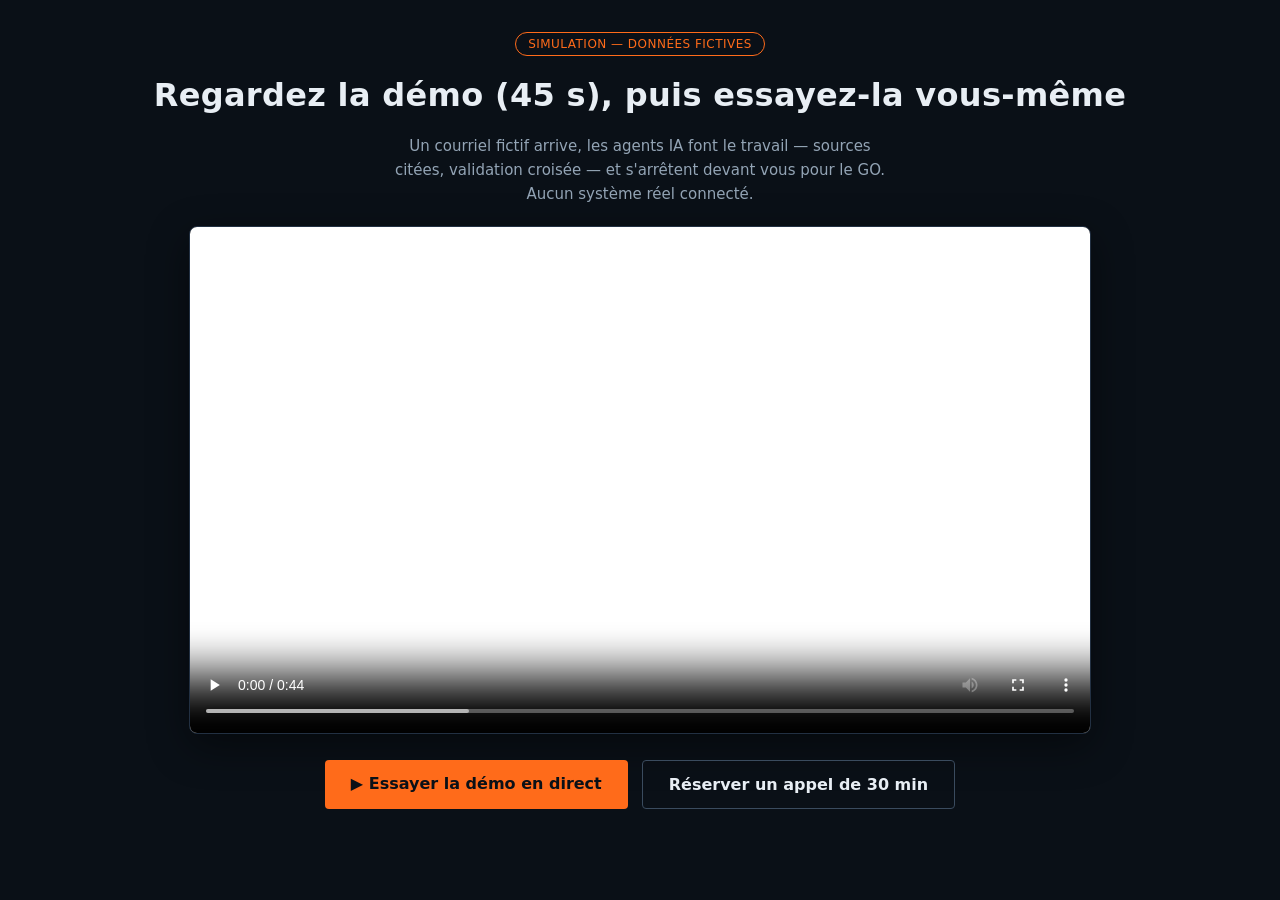
==== demo/index.html @ 30eb77d1 "Démo : vidéo de présentation (45 s) sur /demo et /en/demo, page d'accueil vidéo+CTA au lieu de redir" ====
<!doctype html>
<html lang="fr">
<head>
<meta charset="utf-8">
<meta name="viewport" content="width=device-width, initial-scale=1">
<title>Démo (60 s) — Ino-Vita AI</title>
<meta name="robots" content="noindex, follow">
<link rel="canonical" href="https://ino-vita.ai/#console">
<meta name="description" content="Simulation interactive de 60 secondes : un courriel fictif arrive, les agents IA font le travail — et s'arrêtent devant vous pour le GO. Regardez, puis essayez.">
<meta property="og:title" content="Démo (60 s) — Ino-Vita AI">
<meta property="og:description" content="Simulation interactive de 60 secondes : un courriel fictif arrive, les agents IA font le travail — et s'arrêtent devant vous pour le GO. Regardez, puis essayez.">
<meta property="og:type" content="website">
<meta property="og:image" content="https://ino-vita.ai/og-image.png">
<meta property="og:image:width" content="1200">
<meta property="og:image:height" content="630">
<meta property="og:url" content="https://ino-vita.ai/demo/">
<meta name="twitter:card" content="summary_large_image">
<meta name="twitter:title" content="Démo (60 s) — Ino-Vita AI">
<meta name="twitter:description" content="Simulation interactive de 60 secondes : un courriel fictif arrive, les agents IA font le travail — et s'arrêtent devant vous pour le GO.">
<meta name="twitter:image" content="https://ino-vita.ai/og-image.png">
<link rel="icon" href="/favicon.svg" type="image/svg+xml">
<style>
  :root{ color-scheme:dark; }
  html,body{ margin:0; min-height:100%; background:#0a1017; color:#e8eef4;
    font-family:ui-sans-serif,system-ui,-apple-system,"Segoe UI",Roboto,Helvetica,Arial,sans-serif; }
  main{ min-height:100%; display:flex; flex-direction:column; align-items:center; justify-content:center;
    gap:20px; padding:32px 20px 48px; text-align:center; }
  h1{ margin:0; font-size:clamp(22px,4vw,32px); letter-spacing:.01em; }
  p{ margin:0; color:#93a4b5; font-size:15px; line-height:1.6; max-width:34em; }
  video{ width:100%; max-width:900px; border-radius:8px; border:1px solid #223042;
    box-shadow:0 12px 40px rgba(0,0,0,.45); background:#000; }
  .ctas{ display:flex; gap:14px; flex-wrap:wrap; justify-content:center; margin-top:6px; }
  a.btn{ display:inline-block; background:#ff6b1a; color:#0a1017; text-decoration:none;
    font-weight:700; padding:14px 26px; border-radius:4px; font-size:16px; }
  a.btn.line{ background:transparent; color:#e8eef4; border:1px solid #3a4b5e; }
  a:focus-visible{ outline:3px solid #58d8ff; outline-offset:3px; }
  .badge{ display:inline-block; font-size:12px; letter-spacing:.04em; text-transform:uppercase;
    color:#ff6b1a; border:1px solid #ff6b1a; border-radius:999px; padding:4px 12px; }
</style>
</head>
<body>
<main>
  <span class="badge">Simulation — données fictives</span>
  <h1>Regardez la démo (45 s), puis essayez-la vous-même</h1>
  <p>Un courriel fictif arrive, les agents IA font le travail — sources citées, validation croisée — et s'arrêtent devant vous pour le GO. Aucun système réel connecté.</p>
  <video controls preload="metadata" aria-label="Vidéo de démonstration Ino-Vita AI, 45 secondes">
    <source src="/demo/video/demo-ino-vita-ai-2026-09-03.mp4" type="video/mp4">
    <source src="/demo/video/demo-ino-vita-ai-2026-09-03.webm" type="video/webm">
    Votre navigateur ne supporte pas la lecture vidéo intégrée —
    <a href="/demo/video/demo-ino-vita-ai-2026-09-03.mp4">téléchargez la vidéo (MP4)</a>.
  </video>
  <div class="ctas">
    <a class="btn" href="/#console"><span aria-hidden="true">▶</span> Essayer la démo en direct</a>
    <a class="btn line" href="mailto:sarah@ino-vita.com?subject=Appel%20exploratoire%20%E2%80%94%20Ino-Vita%20AI">Réserver un appel de 30 min</a>
  </div>
</main>
</body>
</html>
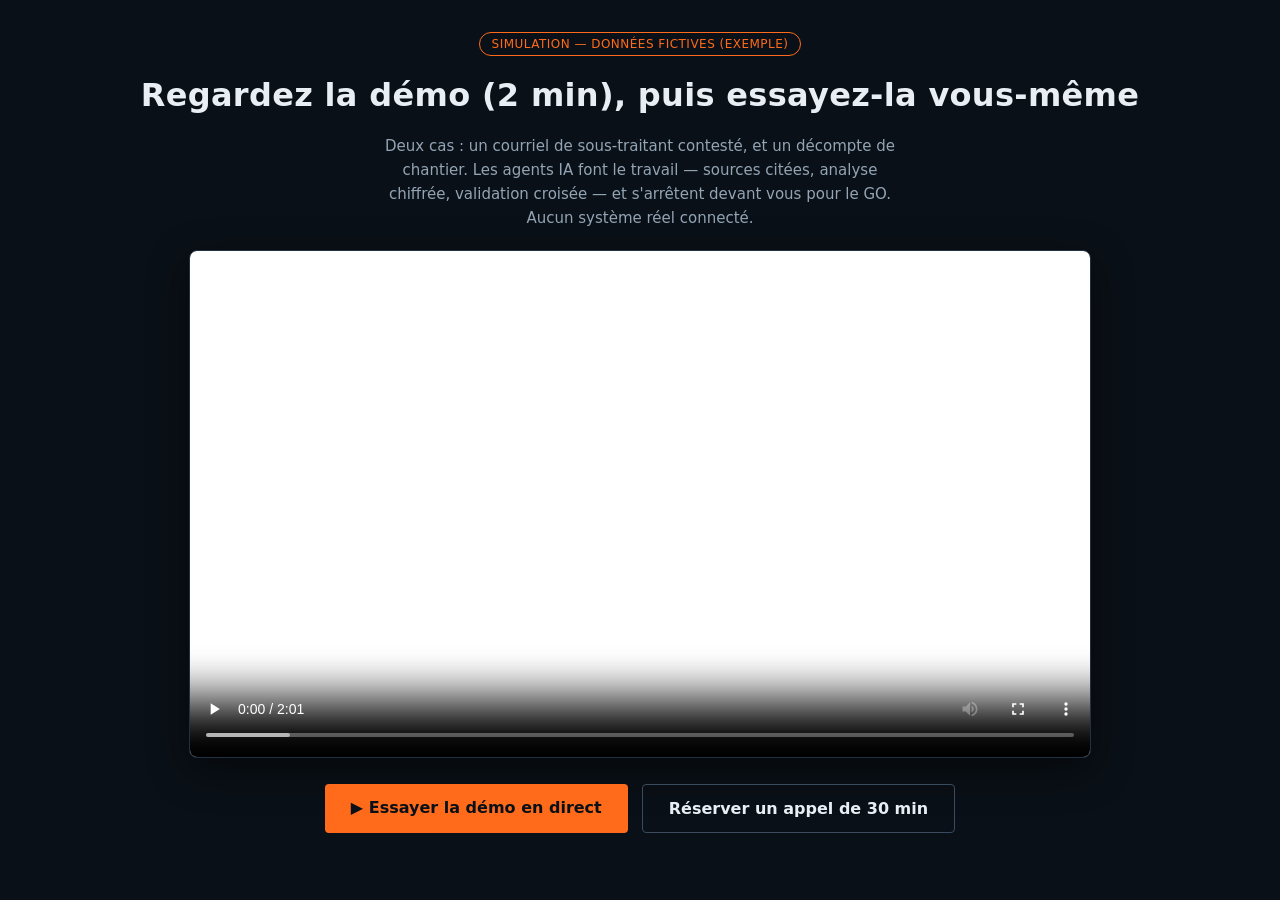
==== commit d4335320: "Démo v2 : simulation développée (2 cas, 5+4 scènes) + vidéo de présentation 2 min - #console (FR+EN)" ====
--- a/demo/index.html
+++ b/demo/index.html
@@ -3,20 +3,20 @@
 <head>
 <meta charset="utf-8">
 <meta name="viewport" content="width=device-width, initial-scale=1">
-<title>Démo (60 s) — Ino-Vita AI</title>
+<title>Démo (2 min) — Ino-Vita AI</title>
 <meta name="robots" content="noindex, follow">
 <link rel="canonical" href="https://ino-vita.ai/#console">
-<meta name="description" content="Simulation interactive de 60 secondes : un courriel fictif arrive, les agents IA font le travail — et s'arrêtent devant vous pour le GO. Regardez, puis essayez.">
-<meta property="og:title" content="Démo (60 s) — Ino-Vita AI">
-<meta property="og:description" content="Simulation interactive de 60 secondes : un courriel fictif arrive, les agents IA font le travail — et s'arrêtent devant vous pour le GO. Regardez, puis essayez.">
+<meta name="description" content="Simulation interactive de 2 cas, données fictives : un courriel de sous-traitant contesté et un décompte de chantier. Les agents IA font le travail — et s'arrêtent devant vous pour le GO. Regardez, puis essayez.">
+<meta property="og:title" content="Démo (2 min) — Ino-Vita AI">
+<meta property="og:description" content="Simulation interactive de 2 cas, données fictives : un courriel de sous-traitant contesté et un décompte de chantier. Les agents IA font le travail — et s'arrêtent devant vous pour le GO.">
 <meta property="og:type" content="website">
 <meta property="og:image" content="https://ino-vita.ai/og-image.png">
 <meta property="og:image:width" content="1200">
 <meta property="og:image:height" content="630">
 <meta property="og:url" content="https://ino-vita.ai/demo/">
 <meta name="twitter:card" content="summary_large_image">
-<meta name="twitter:title" content="Démo (60 s) — Ino-Vita AI">
-<meta name="twitter:description" content="Simulation interactive de 60 secondes : un courriel fictif arrive, les agents IA font le travail — et s'arrêtent devant vous pour le GO.">
+<meta name="twitter:title" content="Démo (2 min) — Ino-Vita AI">
+<meta name="twitter:description" content="Simulation interactive de 2 cas, données fictives : un courriel de sous-traitant contesté et un décompte de chantier.">
 <meta name="twitter:image" content="https://ino-vita.ai/og-image.png">
 <link rel="icon" href="/favicon.svg" type="image/svg+xml">
 <style>
@@ -40,14 +40,14 @@
 </head>
 <body>
 <main>
-  <span class="badge">Simulation — données fictives</span>
-  <h1>Regardez la démo (45 s), puis essayez-la vous-même</h1>
-  <p>Un courriel fictif arrive, les agents IA font le travail — sources citées, validation croisée — et s'arrêtent devant vous pour le GO. Aucun système réel connecté.</p>
-  <video controls preload="metadata" aria-label="Vidéo de démonstration Ino-Vita AI, 45 secondes">
-    <source src="/demo/video/demo-ino-vita-ai-2026-09-03.mp4" type="video/mp4">
-    <source src="/demo/video/demo-ino-vita-ai-2026-09-03.webm" type="video/webm">
+  <span class="badge">Simulation — données fictives (exemple)</span>
+  <h1>Regardez la démo (2 min), puis essayez-la vous-même</h1>
+  <p>Deux cas : un courriel de sous-traitant contesté, et un décompte de chantier. Les agents IA font le travail — sources citées, analyse chiffrée, validation croisée — et s'arrêtent devant vous pour le GO. Aucun système réel connecté.</p>
+  <video controls preload="metadata" aria-label="Vidéo de démonstration Ino-Vita AI, deux cas, environ 2 minutes">
+    <source src="/demo/video/demo-ino-vita-ai-v2-2026-09-03.mp4" type="video/mp4">
+    <source src="/demo/video/demo-ino-vita-ai-v2-2026-09-03.webm" type="video/webm">
     Votre navigateur ne supporte pas la lecture vidéo intégrée —
-    <a href="/demo/video/demo-ino-vita-ai-2026-09-03.mp4">téléchargez la vidéo (MP4)</a>.
+    <a href="/demo/video/demo-ino-vita-ai-v2-2026-09-03.mp4">téléchargez la vidéo (MP4)</a>.
   </video>
   <div class="ctas">
     <a class="btn" href="/#console"><span aria-hidden="true">▶</span> Essayer la démo en direct</a>
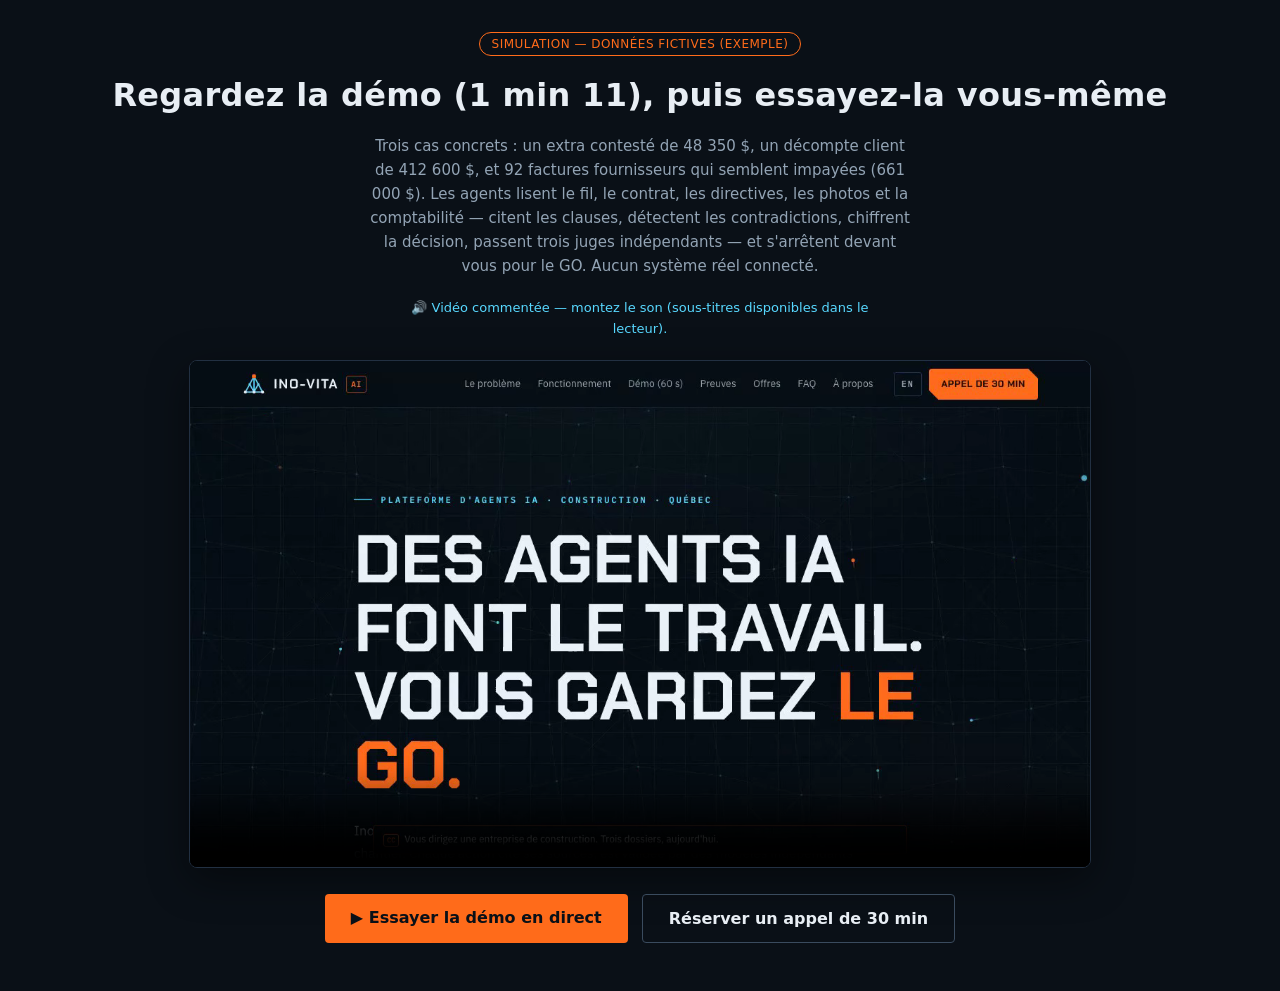
==== commit f87b8990: "Démo v3 : 3 cas concrets + vidéo commentée avec son (FR 1 min 11 / EN 1 min 14) Ordre PDG (canal, 3 " ====
--- a/demo/index.html
+++ b/demo/index.html
@@ -3,20 +3,20 @@
 <head>
 <meta charset="utf-8">
 <meta name="viewport" content="width=device-width, initial-scale=1">
-<title>Démo (2 min) — Ino-Vita AI</title>
+<title>Démo (1 min 11, avec son) — Ino-Vita AI</title>
 <meta name="robots" content="noindex, follow">
 <link rel="canonical" href="https://ino-vita.ai/#console">
-<meta name="description" content="Simulation interactive de 2 cas, données fictives : un courriel de sous-traitant contesté et un décompte de chantier. Les agents IA font le travail — et s'arrêtent devant vous pour le GO. Regardez, puis essayez.">
-<meta property="og:title" content="Démo (2 min) — Ino-Vita AI">
-<meta property="og:description" content="Simulation interactive de 2 cas, données fictives : un courriel de sous-traitant contesté et un décompte de chantier. Les agents IA font le travail — et s'arrêtent devant vous pour le GO.">
+<meta name="description" content="Trois cas concrets, données fictives : un extra contesté de 48 350 $, un décompte client de 412 600 $, 92 factures qui semblent impayées. Les agents lisent, recoupent, chiffrent — et s'arrêtent devant vous pour le GO. Vidéo commentée de 1 min 11.">
+<meta property="og:title" content="Démo (1 min 11, avec son) — Ino-Vita AI">
+<meta property="og:description" content="Trois cas concrets, données fictives : extra contesté, décompte client, 92 factures fournisseurs. Sources citées, contradictions détectées, validation croisée — et le gate humain.">
 <meta property="og:type" content="website">
 <meta property="og:image" content="https://ino-vita.ai/og-image.png">
 <meta property="og:image:width" content="1200">
 <meta property="og:image:height" content="630">
 <meta property="og:url" content="https://ino-vita.ai/demo/">
 <meta name="twitter:card" content="summary_large_image">
-<meta name="twitter:title" content="Démo (2 min) — Ino-Vita AI">
-<meta name="twitter:description" content="Simulation interactive de 2 cas, données fictives : un courriel de sous-traitant contesté et un décompte de chantier.">
+<meta name="twitter:title" content="Démo (1 min 11, avec son) — Ino-Vita AI">
+<meta name="twitter:description" content="Trois cas concrets, données fictives : extra contesté, décompte client, 92 factures fournisseurs.">
 <meta name="twitter:image" content="https://ino-vita.ai/og-image.png">
 <link rel="icon" href="/favicon.svg" type="image/svg+xml">
 <style>
@@ -26,7 +26,7 @@
   main{ min-height:100%; display:flex; flex-direction:column; align-items:center; justify-content:center;
     gap:20px; padding:32px 20px 48px; text-align:center; }
   h1{ margin:0; font-size:clamp(22px,4vw,32px); letter-spacing:.01em; }
-  p{ margin:0; color:#93a4b5; font-size:15px; line-height:1.6; max-width:34em; }
+  p{ margin:0; color:#93a4b5; font-size:15px; line-height:1.6; max-width:36em; }
   video{ width:100%; max-width:900px; border-radius:8px; border:1px solid #223042;
     box-shadow:0 12px 40px rgba(0,0,0,.45); background:#000; }
   .ctas{ display:flex; gap:14px; flex-wrap:wrap; justify-content:center; margin-top:6px; }
@@ -36,18 +36,21 @@
   a:focus-visible{ outline:3px solid #58d8ff; outline-offset:3px; }
   .badge{ display:inline-block; font-size:12px; letter-spacing:.04em; text-transform:uppercase;
     color:#ff6b1a; border:1px solid #ff6b1a; border-radius:999px; padding:4px 12px; }
+  .sound{ font-size:13px; color:#58d8ff; }
 </style>
 </head>
 <body>
 <main>
   <span class="badge">Simulation — données fictives (exemple)</span>
-  <h1>Regardez la démo (2 min), puis essayez-la vous-même</h1>
-  <p>Deux cas : un courriel de sous-traitant contesté, et un décompte de chantier. Les agents IA font le travail — sources citées, analyse chiffrée, validation croisée — et s'arrêtent devant vous pour le GO. Aucun système réel connecté.</p>
-  <video controls preload="metadata" aria-label="Vidéo de démonstration Ino-Vita AI, deux cas, environ 2 minutes">
-    <source src="/demo/video/demo-ino-vita-ai-v2-2026-09-03.mp4" type="video/mp4">
-    <source src="/demo/video/demo-ino-vita-ai-v2-2026-09-03.webm" type="video/webm">
+  <h1>Regardez la démo (1 min 11), puis essayez-la vous-même</h1>
+  <p>Trois cas concrets : un extra contesté de 48 350 $, un décompte client de 412 600 $, et 92 factures fournisseurs qui semblent impayées (661 000 $). Les agents lisent le fil, le contrat, les directives, les photos et la comptabilité — citent les clauses, détectent les contradictions, chiffrent la décision, passent trois juges indépendants — et s'arrêtent devant vous pour le GO. Aucun système réel connecté.</p>
+  <p class="sound">🔊 Vidéo commentée — montez le son (sous-titres disponibles dans le lecteur).</p>
+  <video controls preload="metadata" aria-label="Vidéo de démonstration Ino-Vita AI, trois cas, 1 minute 11, avec voix off">
+    <source src="/demo/video/demo-ino-vita-ai-v3-fr-2026-09-03.mp4" type="video/mp4">
+    <source src="/demo/video/demo-ino-vita-ai-v3-fr-2026-09-03.webm" type="video/webm">
+    <track kind="subtitles" src="/demo/video/demo-ino-vita-ai-v3-fr-2026-09-03.vtt" srclang="fr" label="Français" default>
     Votre navigateur ne supporte pas la lecture vidéo intégrée —
-    <a href="/demo/video/demo-ino-vita-ai-v2-2026-09-03.mp4">téléchargez la vidéo (MP4)</a>.
+    <a href="/demo/video/demo-ino-vita-ai-v3-fr-2026-09-03.mp4">téléchargez la vidéo (MP4)</a>.
   </video>
   <div class="ctas">
     <a class="btn" href="/#console"><span aria-hidden="true">▶</span> Essayer la démo en direct</a>
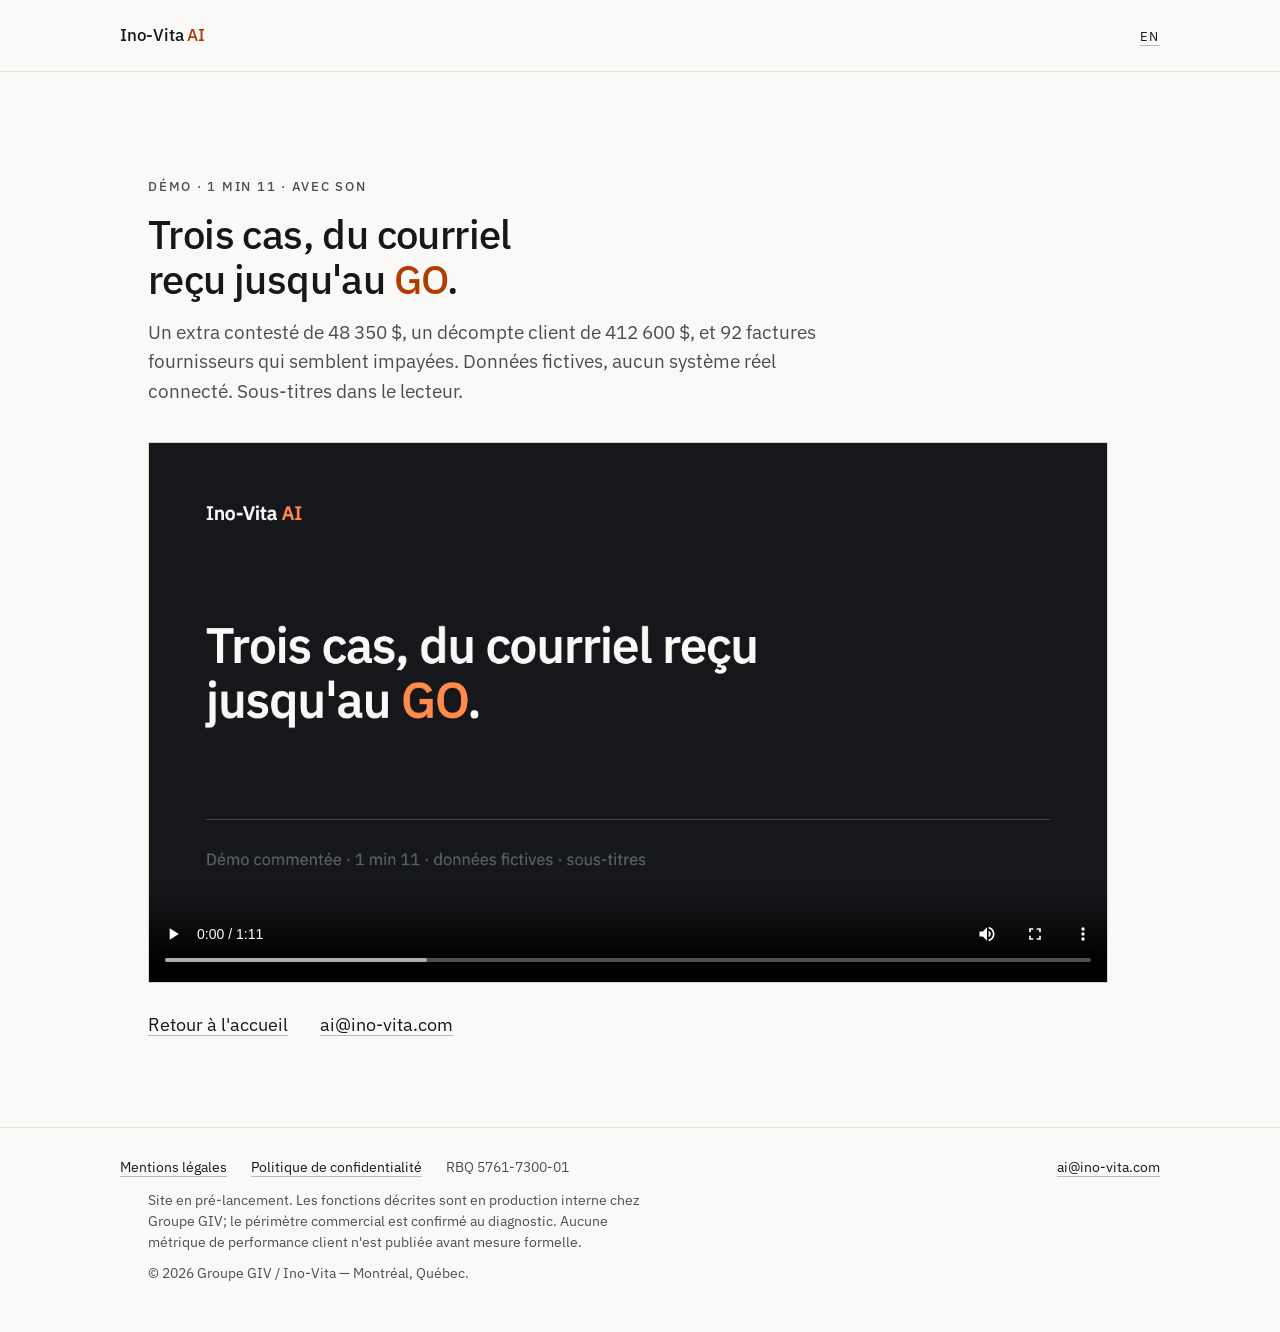
==== commit 3932aba9: "Site puriste : refonte simple et sobre (ordre PDG 3 sept.) Refonte complète du site en version « sim" ====
--- a/demo/index.html
+++ b/demo/index.html
@@ -3,59 +3,79 @@
 <head>
 <meta charset="utf-8">
 <meta name="viewport" content="width=device-width, initial-scale=1">
-<title>Démo (1 min 11, avec son) — Ino-Vita AI</title>
-<meta name="robots" content="noindex, follow">
-<link rel="canonical" href="https://ino-vita.ai/#console">
-<meta name="description" content="Trois cas concrets, données fictives : un extra contesté de 48 350 $, un décompte client de 412 600 $, 92 factures qui semblent impayées. Les agents lisent, recoupent, chiffrent — et s'arrêtent devant vous pour le GO. Vidéo commentée de 1 min 11.">
-<meta property="og:title" content="Démo (1 min 11, avec son) — Ino-Vita AI">
-<meta property="og:description" content="Trois cas concrets, données fictives : extra contesté, décompte client, 92 factures fournisseurs. Sources citées, contradictions détectées, validation croisée — et le gate humain.">
+<title>Démo (1 min 11) — Ino-Vita AI</title>
+<meta name="description" content="Trois cas, données fictives : un extra contesté de 48 350 $, un décompte client de 412 600 $, 92 factures fournisseurs. Vidéo commentée de 1 min 11, avec sous-titres.">
+<meta name="site-version" content="puriste-2026-09-03">
+<meta name="theme-color" content="#faf9f7" media="(prefers-color-scheme: light)">
+<meta name="theme-color" content="#0e1013" media="(prefers-color-scheme: dark)">
+<link rel="canonical" href="https://ino-vita.ai/demo/">
+<link rel="alternate" hreflang="en" href="https://ino-vita.ai/en/demo/">
+<link rel="alternate" hreflang="fr" href="https://ino-vita.ai/demo/">
 <meta property="og:type" content="website">
-<meta property="og:image" content="https://ino-vita.ai/og-image.png">
+<meta property="og:site_name" content="Ino-Vita AI">
+<meta property="og:locale" content="fr_CA">
+<meta property="og:title" content="Démo (1 min 11) — Ino-Vita AI">
+<meta property="og:description" content="Trois cas, données fictives : un extra contesté de 48 350 $, un décompte client de 412 600 $, 92 factures fournisseurs. Vidéo commentée de 1 min 11, avec sous-titres.">
+<meta property="og:url" content="https://ino-vita.ai/demo/">
+<meta property="og:image" content="https://ino-vita.ai/og.png">
 <meta property="og:image:width" content="1200">
 <meta property="og:image:height" content="630">
-<meta property="og:url" content="https://ino-vita.ai/demo/">
 <meta name="twitter:card" content="summary_large_image">
-<meta name="twitter:title" content="Démo (1 min 11, avec son) — Ino-Vita AI">
-<meta name="twitter:description" content="Trois cas concrets, données fictives : extra contesté, décompte client, 92 factures fournisseurs.">
-<meta name="twitter:image" content="https://ino-vita.ai/og-image.png">
+<meta name="twitter:title" content="Démo (1 min 11) — Ino-Vita AI">
+<meta name="twitter:description" content="Trois cas, données fictives : un extra contesté de 48 350 $, un décompte client de 412 600 $, 92 factures fournisseurs. Vidéo commentée de 1 min 11, avec sous-titres.">
+<meta name="twitter:image" content="https://ino-vita.ai/og.png">
 <link rel="icon" href="/favicon.svg" type="image/svg+xml">
-<style>
-  :root{ color-scheme:dark; }
-  html,body{ margin:0; min-height:100%; background:#0a1017; color:#e8eef4;
-    font-family:ui-sans-serif,system-ui,-apple-system,"Segoe UI",Roboto,Helvetica,Arial,sans-serif; }
-  main{ min-height:100%; display:flex; flex-direction:column; align-items:center; justify-content:center;
-    gap:20px; padding:32px 20px 48px; text-align:center; }
-  h1{ margin:0; font-size:clamp(22px,4vw,32px); letter-spacing:.01em; }
-  p{ margin:0; color:#93a4b5; font-size:15px; line-height:1.6; max-width:36em; }
-  video{ width:100%; max-width:900px; border-radius:8px; border:1px solid #223042;
-    box-shadow:0 12px 40px rgba(0,0,0,.45); background:#000; }
-  .ctas{ display:flex; gap:14px; flex-wrap:wrap; justify-content:center; margin-top:6px; }
-  a.btn{ display:inline-block; background:#ff6b1a; color:#0a1017; text-decoration:none;
-    font-weight:700; padding:14px 26px; border-radius:4px; font-size:16px; }
-  a.btn.line{ background:transparent; color:#e8eef4; border:1px solid #3a4b5e; }
-  a:focus-visible{ outline:3px solid #58d8ff; outline-offset:3px; }
-  .badge{ display:inline-block; font-size:12px; letter-spacing:.04em; text-transform:uppercase;
-    color:#ff6b1a; border:1px solid #ff6b1a; border-radius:999px; padding:4px 12px; }
-  .sound{ font-size:13px; color:#58d8ff; }
-</style>
+<link rel="preconnect" href="https://fonts.googleapis.com">
+<link rel="preconnect" href="https://fonts.gstatic.com" crossorigin>
+<link rel="stylesheet" href="https://fonts.googleapis.com/css2?family=IBM+Plex+Sans:wght@400;500&display=swap">
+<link rel="stylesheet" href="/style.css">
 </head>
 <body>
-<main>
-  <span class="badge">Simulation — données fictives (exemple)</span>
-  <h1>Regardez la démo (1 min 11), puis essayez-la vous-même</h1>
-  <p>Trois cas concrets : un extra contesté de 48 350 $, un décompte client de 412 600 $, et 92 factures fournisseurs qui semblent impayées (661 000 $). Les agents lisent le fil, le contrat, les directives, les photos et la comptabilité — citent les clauses, détectent les contradictions, chiffrent la décision, passent trois juges indépendants — et s'arrêtent devant vous pour le GO. Aucun système réel connecté.</p>
-  <p class="sound">🔊 Vidéo commentée — montez le son (sous-titres disponibles dans le lecteur).</p>
-  <video controls preload="metadata" aria-label="Vidéo de démonstration Ino-Vita AI, trois cas, 1 minute 11, avec voix off">
-    <source src="/demo/video/demo-ino-vita-ai-v3-fr-2026-09-03.mp4" type="video/mp4">
-    <source src="/demo/video/demo-ino-vita-ai-v3-fr-2026-09-03.webm" type="video/webm">
-    <track kind="subtitles" src="/demo/video/demo-ino-vita-ai-v3-fr-2026-09-03.vtt" srclang="fr" label="Français" default>
-    Votre navigateur ne supporte pas la lecture vidéo intégrée —
-    <a href="/demo/video/demo-ino-vita-ai-v3-fr-2026-09-03.mp4">téléchargez la vidéo (MP4)</a>.
-  </video>
-  <div class="ctas">
-    <a class="btn" href="/#console"><span aria-hidden="true">▶</span> Essayer la démo en direct</a>
-    <a class="btn line" href="mailto:sarah@ino-vita.com?subject=Appel%20exploratoire%20%E2%80%94%20Ino-Vita%20AI">Réserver un appel de 30 min</a>
+<a class="skip u" href="#main">Aller au contenu</a>
+<header class="masthead">
+  <div class="wrap row">
+    <a class="mark" href="/">Ino-Vita <span class="ai">AI</span></a>
+    <a class="lang u" href="/en/demo/" lang="en" hreflang="en">EN</a>
   </div>
+</header>
+<main id="main">
+  <section class="hero" style="padding-bottom:0">
+    <div class="wrap stack">
+      <p class="label">Démo · 1 min 11 · avec son</p>
+      <h1 style="font-size:clamp(26px,4.2vw,40px);max-width:26ch">Trois cas, du courriel reçu jusqu'au <span class="accent">GO</span>.</h1>
+      <p class="lede measure">Un extra contesté de 48 350 $, un décompte client de 412 600 $, et 92 factures fournisseurs qui semblent impayées. Données fictives, aucun système réel connecté. Sous-titres dans le lecteur.</p>
+    </div>
+  </section>
+  <section style="border-top:0;padding-top:36px">
+    <div class="wrap">
+      <video controls preload="metadata" playsinline
+             poster="/demo/poster-fr.png"
+             aria-label="Vidéo de démonstration Ino-Vita AI, trois cas, 1 minute 11, commentée">
+        <source src="/demo/video/demo-ino-vita-ai-v3-fr-2026-09-03.mp4" type="video/mp4">
+        <source src="/demo/video/demo-ino-vita-ai-v3-fr-2026-09-03.webm" type="video/webm">
+        <track kind="subtitles" src="/demo/video/demo-ino-vita-ai-v3-fr-2026-09-03.vtt" srclang="fr" label="Français" default>
+        Votre navigateur ne lit pas la vidéo intégrée — <a class="u" href="/demo/video/demo-ino-vita-ai-v3-fr-2026-09-03.mp4">Télécharger la vidéo (MP4)</a>.
+      </video>
+      <p class="links" style="margin-top:28px">
+        <a class="u" href="/">Retour à l'accueil</a>
+        <a class="u" href="mailto:ai@ino-vita.com?subject=Appel%20exploratoire%20%E2%80%94%20Ino-Vita%20AI">ai@ino-vita.com</a>
+      </p>
+    </div>
+  </section>
 </main>
+<footer class="foot">
+  <div class="wrap row">
+    <div class="footlinks">
+      <a class="u" href="/mentions-legales.html">Mentions légales</a>
+      <a class="u" href="/politique-confidentialite.html">Politique de confidentialité</a>
+      <span class="muted">RBQ 5761-7300-01</span>
+    </div>
+    <div class="footlinks"><a class="u" href="mailto:ai@ino-vita.com">ai@ino-vita.com</a></div>
+  </div>
+  <div class="wrap end">
+    <p class="tiny measure">Site en pré-lancement. Les fonctions décrites sont en production interne chez Groupe GIV; le périmètre commercial est confirmé au diagnostic. Aucune métrique de performance client n'est publiée avant mesure formelle.</p>
+    <p class="tiny" style="margin-top:10px">© 2026 Groupe GIV / Ino-Vita — Montréal, Québec.</p>
+  </div>
+</footer>
 </body>
 </html>
--- a/style.css
+++ b/style.css
@@ -0,0 +1,190 @@
+/* Ino-Vita AI — feuille unique. Puriste : une famille, trois tons, filets, vide.
+   2026-09-03 */
+
+:root{
+  --paper:#faf9f7;
+  --ink:#15171a;
+  --accent:#b23c00;
+  --ink-70:#4b4f55;
+  --line:#d9d6d1;
+  --line-soft:#e7e4df;
+  --underline:#bdb9b2;
+  color-scheme:light;
+}
+@media (prefers-color-scheme:dark){
+  :root{
+    --paper:#0e1013;
+    --ink:#e9e7e2;
+    --accent:#ff8a4c;
+    --ink-70:#a1a5ab;
+    --line:#2a2e34;
+    --line-soft:#1c2025;
+    --underline:#565b62;
+    color-scheme:dark;
+  }
+}
+
+*,*::before,*::after{ box-sizing:border-box; }
+
+html{ -webkit-text-size-adjust:100%; }
+
+body{
+  margin:0;
+  background:var(--paper);
+  color:var(--ink);
+  font-family:"IBM Plex Sans","Helvetica Neue",Helvetica,Arial,sans-serif;
+  font-size:17.5px;
+  line-height:1.6;
+  font-weight:400;
+  font-variant-numeric:tabular-nums;
+  -webkit-font-smoothing:antialiased;
+}
+
+.wrap{
+  width:100%;
+  max-width:1040px;
+  margin:0 auto;
+  padding:0 28px;
+}
+.measure{ max-width:62ch; }
+
+/* ---- rythme des sections ---- */
+section{ padding:88px 0; border-top:1px solid var(--line-soft); }
+section:first-of-type{ border-top:0; }
+
+/* ---- typographie ---- */
+h1,h2,h3{ font-weight:500; letter-spacing:-.015em; text-wrap:balance; margin:0; }
+h1{ font-size:clamp(30px,5.2vw,52px); line-height:1.12; }
+h2{ font-size:clamp(23px,3vw,31px); line-height:1.2; }
+h3{ font-size:18px; line-height:1.35; letter-spacing:0; }
+p{ margin:0; }
+.lede{ font-size:19px; color:var(--ink-70); line-height:1.55; }
+.muted{ color:var(--ink-70); }
+.small{ font-size:15px; }
+.tiny{ font-size:13.5px; line-height:1.55; color:var(--ink-70); }
+.label{
+  font-size:12.5px; letter-spacing:.14em; text-transform:uppercase;
+  color:var(--ink-70); font-weight:500;
+}
+.stack>*+*{ margin-top:16px; }
+.stack-lg>*+*{ margin-top:28px; }
+
+/* ---- liens ---- */
+a{ color:inherit; text-decoration:none; }
+a.u{
+  text-decoration:underline;
+  text-decoration-thickness:1px;
+  text-underline-offset:4px;
+  text-decoration-color:var(--underline);
+}
+a.u:hover{ color:var(--accent); text-decoration-color:var(--accent); }
+a:focus-visible{ outline:2px solid var(--accent); outline-offset:3px; }
+.accent{ color:var(--accent); }
+
+.links{ display:flex; flex-wrap:wrap; gap:12px 32px; align-items:baseline; }
+.links a{ font-size:17.5px; }
+
+/* ---- en-tête / pied ---- */
+.masthead{
+  border-bottom:1px solid var(--line-soft);
+}
+.masthead .row,.foot .row{
+  display:flex; align-items:baseline; justify-content:space-between; gap:24px;
+  padding:22px 0;
+}
+.mark{ font-weight:500; letter-spacing:-.01em; font-size:17px; }
+.mark .ai{ color:var(--accent); }
+.lang{ font-size:13px; letter-spacing:.12em; text-transform:uppercase; }
+
+.foot{ border-top:1px solid var(--line-soft); }
+.foot .row{ padding:28px 0 12px; flex-wrap:wrap; }
+.foot .end{ padding-bottom:48px; }
+.footlinks{ display:flex; flex-wrap:wrap; gap:8px 24px; font-size:14px; }
+
+/* ---- hero ---- */
+.hero{ padding:104px 0 88px; }
+.hero h1{ max-width:24ch; }
+
+/* ---- les trois cas ---- */
+.cases{
+  display:grid;
+  grid-template-columns:repeat(3,1fr);
+  gap:0 40px;
+  margin-top:44px;
+}
+.case{ border-top:1px solid var(--line); padding-top:20px; }
+.case h3{ margin-bottom:14px; }
+.case p{ font-size:16px; color:var(--ink-70); }
+.figs{ margin:0 0 16px; }
+.fig{
+  display:flex; justify-content:space-between; gap:16px;
+  padding:6px 0; border-bottom:1px solid var(--line-soft);
+  font-size:15.5px;
+}
+.fig dt{ color:var(--ink-70); }
+.fig dd{ margin:0; font-weight:500; white-space:nowrap; }
+.fig.gap dd{ color:var(--accent); }
+
+/* ---- règle du GO ---- */
+.rule-line{ font-size:clamp(24px,3.4vw,36px); line-height:1.22; letter-spacing:-.015em; font-weight:500; text-wrap:balance; max-width:26ch; }
+.threes{ display:grid; grid-template-columns:repeat(3,1fr); gap:0 40px; margin-top:44px; }
+.threes>div{ border-top:1px solid var(--line); padding-top:16px; font-size:16px; color:var(--ink-70); }
+.threes strong{ display:block; color:var(--ink); font-weight:500; margin-bottom:4px; }
+
+/* ---- facts ---- */
+.facts{ margin-top:36px; display:grid; grid-template-columns:repeat(2,1fr); gap:0 40px; }
+.facts>div{ border-top:1px solid var(--line-soft); padding:14px 0; display:flex; justify-content:space-between; gap:24px; font-size:16px; }
+.facts dt,.facts .k{ color:var(--ink-70); }
+.facts .v{ text-align:right; }
+
+/* ---- vidéo ---- */
+.videowrap{ margin-top:36px; }
+video{
+  display:block; width:100%; max-width:960px; height:auto;
+  background:#000; border:1px solid var(--line);
+}
+
+/* ---- pages légales (contenu conservé) ---- */
+.note{
+  border-left:2px solid var(--accent);
+  padding:2px 0 2px 18px;
+  font-size:15px; color:var(--ink-70);
+  margin:0 0 32px;
+}
+main.doc{ padding:56px 0 24px; }
+main.doc h1{ font-size:clamp(27px,4vw,38px); margin-bottom:8px; }
+main.doc h2{ font-size:20px; margin:44px 0 12px; }
+main.doc p,main.doc li{ font-size:16.5px; }
+main.doc p+p{ margin-top:12px; }
+main.doc ul{ padding-left:20px; margin:12px 0; }
+main.doc li+li{ margin-top:6px; }
+main.doc p,main.doc li,main.doc .note,main.doc .updated{ max-width:68ch; }
+main.doc a{ text-decoration:underline; text-decoration-thickness:1px;
+  text-underline-offset:4px; text-decoration-color:var(--underline); }
+main.doc a:hover{ color:var(--accent); text-decoration-color:var(--accent); }
+mark{ background:transparent; color:var(--accent); font-weight:500; }
+main.doc table{ border-collapse:collapse; width:100%; margin:16px 0; font-size:15.5px; }
+main.doc th,main.doc td{ text-align:left; border-bottom:1px solid var(--line-soft); padding:8px 12px 8px 0; vertical-align:top; }
+main.doc th{ font-weight:500; color:var(--ink-70); }
+
+.updated{ color:var(--ink-70); font-size:15px; margin-top:6px; }
+.skip{ position:absolute; width:1px; height:1px; padding:0; margin:0; overflow:hidden;
+  clip:rect(0 0 0 0); clip-path:inset(50%); white-space:nowrap; border:0; }
+.skip:focus{ position:static; width:auto; height:auto; overflow:visible; clip:auto;
+  clip-path:none; display:inline-block; margin:12px 0 0 28px; }
+
+/* ---- petites largeurs ---- */
+@media (max-width:820px){
+  .cases,.threes,.facts{ grid-template-columns:1fr; gap:0; }
+  .facts>div{ flex-direction:column; gap:2px; }
+  .facts .v{ text-align:left; }
+  .case,.threes>div{ margin-top:28px; }
+  .cases .case:first-child,.threes>div:first-child{ margin-top:0; }
+}
+@media (max-width:560px){
+  body{ font-size:16.5px; }
+  .wrap{ padding:0 20px; }
+  section{ padding:64px 0; }
+  .hero{ padding:72px 0 64px; }
+  .fig{ font-size:15px; }
+}
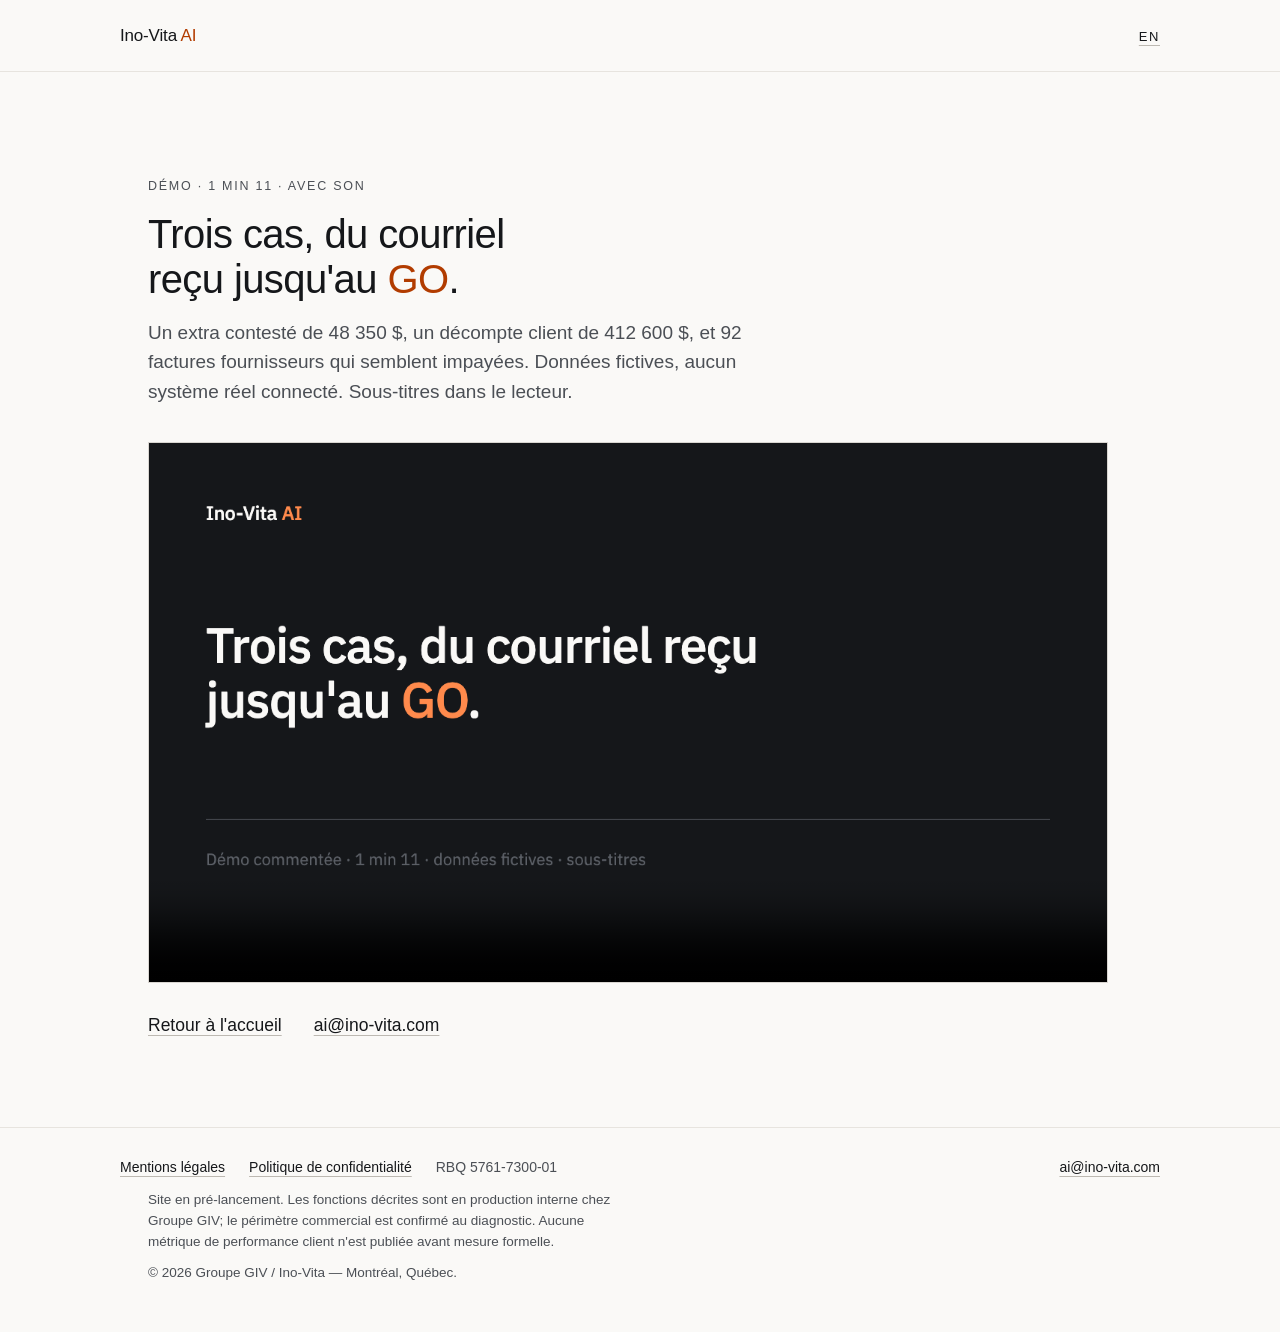
==== commit 5acc207d: "Video en premier sur l'accueil FR et EN, plus balisage de partage Accueil : la demo devient le premi" ====
--- a/demo/index.html
+++ b/demo/index.html
@@ -4,31 +4,37 @@
 <meta charset="utf-8">
 <meta name="viewport" content="width=device-width, initial-scale=1">
 <title>Démo (1 min 11) — Ino-Vita AI</title>
-<meta name="description" content="Trois cas, données fictives : un extra contesté de 48 350 $, un décompte client de 412 600 $, 92 factures fournisseurs. Vidéo commentée de 1 min 11, avec sous-titres.">
-<meta name="site-version" content="puriste-2026-09-03">
+<meta name="description" content="Trois cas, données fictives : un extra contesté de 48 350 $, un décompte client de 412 600 $, 92 factures fournisseurs. Vidéo commentée de 1 min 11.">
+<meta name="site-version" content="video-2026-09-10">
 <meta name="theme-color" content="#faf9f7" media="(prefers-color-scheme: light)">
 <meta name="theme-color" content="#0e1013" media="(prefers-color-scheme: dark)">
 <link rel="canonical" href="https://ino-vita.ai/demo/">
+<link rel="alternate" hreflang="fr" href="https://ino-vita.ai/demo/">
 <link rel="alternate" hreflang="en" href="https://ino-vita.ai/en/demo/">
-<link rel="alternate" hreflang="fr" href="https://ino-vita.ai/demo/">
+<link rel="alternate" hreflang="x-default" href="https://ino-vita.ai/demo/">
 <meta property="og:type" content="website">
 <meta property="og:site_name" content="Ino-Vita AI">
 <meta property="og:locale" content="fr_CA">
 <meta property="og:title" content="Démo (1 min 11) — Ino-Vita AI">
-<meta property="og:description" content="Trois cas, données fictives : un extra contesté de 48 350 $, un décompte client de 412 600 $, 92 factures fournisseurs. Vidéo commentée de 1 min 11, avec sous-titres.">
+<meta property="og:description" content="Trois cas, données fictives : un extra contesté de 48 350 $, un décompte client de 412 600 $, 92 factures fournisseurs. Vidéo commentée de 1 min 11.">
 <meta property="og:url" content="https://ino-vita.ai/demo/">
 <meta property="og:image" content="https://ino-vita.ai/og.png">
 <meta property="og:image:width" content="1200">
 <meta property="og:image:height" content="630">
+<meta property="og:image:alt" content="Ino-Vita AI">
+<meta property="og:video" content="https://ino-vita.ai/demo/video/demo-ino-vita-ai-v3-fr-2026-09-03.mp4">
+<meta property="og:video:secure_url" content="https://ino-vita.ai/demo/video/demo-ino-vita-ai-v3-fr-2026-09-03.mp4">
+<meta property="og:video:type" content="video/mp4">
+<meta property="og:video:width" content="1280">
+<meta property="og:video:height" content="720">
 <meta name="twitter:card" content="summary_large_image">
 <meta name="twitter:title" content="Démo (1 min 11) — Ino-Vita AI">
-<meta name="twitter:description" content="Trois cas, données fictives : un extra contesté de 48 350 $, un décompte client de 412 600 $, 92 factures fournisseurs. Vidéo commentée de 1 min 11, avec sous-titres.">
+<meta name="twitter:description" content="Trois cas, données fictives : un extra contesté de 48 350 $, un décompte client de 412 600 $, 92 factures fournisseurs. Vidéo commentée de 1 min 11.">
 <meta name="twitter:image" content="https://ino-vita.ai/og.png">
 <link rel="icon" href="/favicon.svg" type="image/svg+xml">
-<link rel="preconnect" href="https://fonts.googleapis.com">
-<link rel="preconnect" href="https://fonts.gstatic.com" crossorigin>
-<link rel="stylesheet" href="https://fonts.googleapis.com/css2?family=IBM+Plex+Sans:wght@400;500&display=swap">
+<link rel="preload" href="/fonts/ibm-plex-sans-latin.woff2" as="font" type="font/woff2" crossorigin>
 <link rel="stylesheet" href="/style.css">
+<script type="application/ld+json">{"@context":"https://schema.org","@graph":[{"@type":"Organization","@id":"https://ino-vita.ai/#organization","name":"Ino-Vita AI","url":"https://ino-vita.ai/","logo":"https://ino-vita.ai/logo.svg","image":"https://ino-vita.ai/og.png","email":"ai@ino-vita.com","parentOrganization":{"@type":"Organization","name":"Groupe GIV"},"address":{"@type":"PostalAddress","addressLocality":"Montréal","addressRegion":"QC","addressCountry":"CA"},"areaServed":{"@type":"AdministrativeArea","name":"Québec, Canada"},"description":"Agents IA gouvernés pour entrepreneurs en construction, développés par Groupe GIV à Montréal."},{"@type":"VideoObject","@id":"https://ino-vita.ai/demo/#video","name":"Démo Ino-Vita AI — trois cas, du courriel reçu jusqu'au GO","description":"Vidéo commentée de 1 min 11 : un extra contesté de 48 350 $, un décompte client de 412 600 $ et 92 factures fournisseurs, analysés jusqu'au GO humain. Données fictives.","thumbnailUrl":"https://ino-vita.ai/demo/poster-fr.png","uploadDate":"2026-09-03","duration":"PT1M11S","contentUrl":"https://ino-vita.ai/demo/video/demo-ino-vita-ai-v3-fr-2026-09-03.mp4","embedUrl":"https://ino-vita.ai/demo/","inLanguage":"fr-CA","isFamilyFriendly":true,"publisher":{"@id":"https://ino-vita.ai/#organization"}}]}</script>
 </head>
 <body>
 <a class="skip u" href="#main">Aller au contenu</a>
@@ -48,14 +54,15 @@
   </section>
   <section style="border-top:0;padding-top:36px">
     <div class="wrap">
-      <video controls preload="metadata" playsinline
-             poster="/demo/poster-fr.png"
-             aria-label="Vidéo de démonstration Ino-Vita AI, trois cas, 1 minute 11, commentée">
+    <div class="player">
+      <video controls preload="metadata" playsinline width="1280" height="720"
+             poster="/demo/poster-fr.png" aria-label="Vidéo de démonstration Ino-Vita AI : trois cas, 1 minute 11, commentée, sous-titrée">
         <source src="/demo/video/demo-ino-vita-ai-v3-fr-2026-09-03.mp4" type="video/mp4">
         <source src="/demo/video/demo-ino-vita-ai-v3-fr-2026-09-03.webm" type="video/webm">
         <track kind="subtitles" src="/demo/video/demo-ino-vita-ai-v3-fr-2026-09-03.vtt" srclang="fr" label="Français" default>
         Votre navigateur ne lit pas la vidéo intégrée — <a class="u" href="/demo/video/demo-ino-vita-ai-v3-fr-2026-09-03.mp4">Télécharger la vidéo (MP4)</a>.
       </video>
+    </div>
       <p class="links" style="margin-top:28px">
         <a class="u" href="/">Retour à l'accueil</a>
         <a class="u" href="mailto:ai@ino-vita.com?subject=Appel%20exploratoire%20%E2%80%94%20Ino-Vita%20AI">ai@ino-vita.com</a>
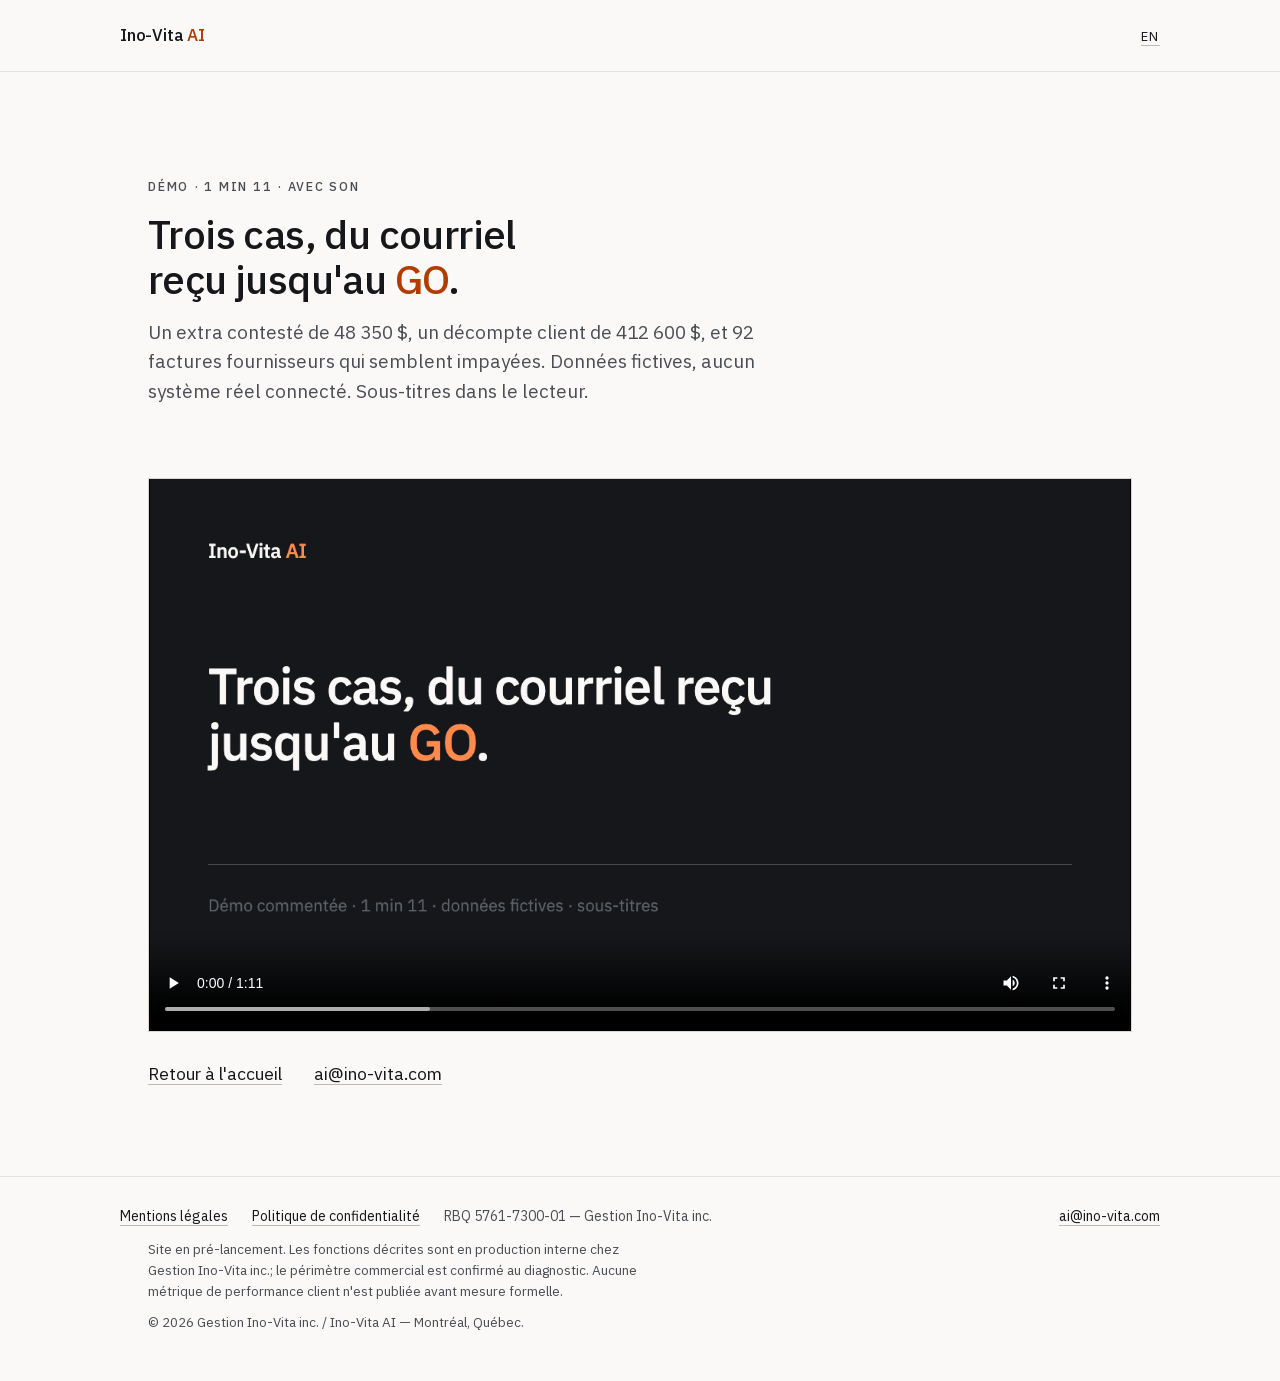
==== commit 1fc72296: "Corriger l'attribution d'entite : la licence RBQ et le role d'entrepreneur general appartiennent a G" ====
--- a/demo/index.html
+++ b/demo/index.html
@@ -34,7 +34,7 @@
 <link rel="icon" href="/favicon.svg" type="image/svg+xml">
 <link rel="preload" href="/fonts/ibm-plex-sans-latin.woff2" as="font" type="font/woff2" crossorigin>
 <link rel="stylesheet" href="/style.css">
-<script type="application/ld+json">{"@context":"https://schema.org","@graph":[{"@type":"Organization","@id":"https://ino-vita.ai/#organization","name":"Ino-Vita AI","url":"https://ino-vita.ai/","logo":"https://ino-vita.ai/logo.svg","image":"https://ino-vita.ai/og.png","email":"ai@ino-vita.com","parentOrganization":{"@type":"Organization","name":"Groupe GIV"},"address":{"@type":"PostalAddress","addressLocality":"Montréal","addressRegion":"QC","addressCountry":"CA"},"areaServed":{"@type":"AdministrativeArea","name":"Québec, Canada"},"description":"Agents IA gouvernés pour entrepreneurs en construction, développés par Groupe GIV à Montréal."},{"@type":"VideoObject","@id":"https://ino-vita.ai/demo/#video","name":"Démo Ino-Vita AI — trois cas, du courriel reçu jusqu'au GO","description":"Vidéo commentée de 1 min 11 : un extra contesté de 48 350 $, un décompte client de 412 600 $ et 92 factures fournisseurs, analysés jusqu'au GO humain. Données fictives.","thumbnailUrl":"https://ino-vita.ai/demo/poster-fr.png","uploadDate":"2026-09-03","duration":"PT1M11S","contentUrl":"https://ino-vita.ai/demo/video/demo-ino-vita-ai-v3-fr-2026-09-03.mp4","embedUrl":"https://ino-vita.ai/demo/","inLanguage":"fr-CA","isFamilyFriendly":true,"publisher":{"@id":"https://ino-vita.ai/#organization"}}]}</script>
+<script type="application/ld+json">{"@context":"https://schema.org","@graph":[{"@type":"Organization","@id":"https://ino-vita.ai/#organization","name":"Ino-Vita AI","url":"https://ino-vita.ai/","logo":"https://ino-vita.ai/logo.svg","image":"https://ino-vita.ai/og.png","email":"ai@ino-vita.com","address":{"@type":"PostalAddress","addressLocality":"Montréal","addressRegion":"QC","addressCountry":"CA"},"areaServed":{"@type":"AdministrativeArea","name":"Québec, Canada"},"description":"Agents IA gouvernés pour entrepreneurs en construction, développés par Gestion Ino-Vita inc., entrepreneur général à Montréal."},{"@type":"VideoObject","@id":"https://ino-vita.ai/demo/#video","name":"Démo Ino-Vita AI — trois cas, du courriel reçu jusqu'au GO","description":"Vidéo commentée de 1 min 11 : un extra contesté de 48 350 $, un décompte client de 412 600 $ et 92 factures fournisseurs, analysés jusqu'au GO humain. Données fictives.","thumbnailUrl":"https://ino-vita.ai/demo/poster-fr.png","uploadDate":"2026-09-03","duration":"PT1M11S","contentUrl":"https://ino-vita.ai/demo/video/demo-ino-vita-ai-v3-fr-2026-09-03.mp4","embedUrl":"https://ino-vita.ai/demo/","inLanguage":"fr-CA","isFamilyFriendly":true,"publisher":{"@id":"https://ino-vita.ai/#organization"}}]}</script>
 </head>
 <body>
 <a class="skip u" href="#main">Aller au contenu</a>
@@ -75,13 +75,13 @@
     <div class="footlinks">
       <a class="u" href="/mentions-legales.html">Mentions légales</a>
       <a class="u" href="/politique-confidentialite.html">Politique de confidentialité</a>
-      <span class="muted">RBQ 5761-7300-01</span>
+      <span class="muted">RBQ 5761-7300-01 — Gestion Ino-Vita inc.</span>
     </div>
     <div class="footlinks"><a class="u" href="mailto:ai@ino-vita.com">ai@ino-vita.com</a></div>
   </div>
   <div class="wrap end">
-    <p class="tiny measure">Site en pré-lancement. Les fonctions décrites sont en production interne chez Groupe GIV; le périmètre commercial est confirmé au diagnostic. Aucune métrique de performance client n'est publiée avant mesure formelle.</p>
-    <p class="tiny" style="margin-top:10px">© 2026 Groupe GIV / Ino-Vita — Montréal, Québec.</p>
+    <p class="tiny measure">Site en pré-lancement. Les fonctions décrites sont en production interne chez Gestion Ino-Vita inc.; le périmètre commercial est confirmé au diagnostic. Aucune métrique de performance client n'est publiée avant mesure formelle.</p>
+    <p class="tiny" style="margin-top:10px">© 2026 Gestion Ino-Vita inc. / Ino-Vita AI — Montréal, Québec.</p>
   </div>
 </footer>
 </body>
--- a/style.css
+++ b/style.css
@@ -1,5 +1,24 @@
 /* Ino-Vita AI — feuille unique. Puriste : une famille, trois tons, filets, vide.
-   2026-09-03 */
+   2026-09-03 · polices auto-hebergees 2026-09-10 */
+
+/* IBM Plex Sans (variable, poids 400-500) — SIL Open Font License 1.1.
+   Auto-heberge : aucune requete vers un tiers, aucun cookie, LCP plus rapide. */
+@font-face{
+  font-family:"IBM Plex Sans";
+  font-style:normal;
+  font-weight:400 500;
+  font-display:swap;
+  src:url("/fonts/ibm-plex-sans-latin.woff2") format("woff2");
+  unicode-range:U+0000-00FF,U+0131,U+0152-0153,U+02BB-02BC,U+02C6,U+02DA,U+02DC,U+0304,U+0308,U+0329,U+2000-206F,U+20AC,U+2122,U+2191,U+2193,U+2212,U+2215,U+FEFF,U+FFFD;
+}
+@font-face{
+  font-family:"IBM Plex Sans";
+  font-style:normal;
+  font-weight:400 500;
+  font-display:swap;
+  src:url("/fonts/ibm-plex-sans-latin-ext.woff2") format("woff2");
+  unicode-range:U+0100-02BA,U+02BD-02C5,U+02C7-02CC,U+02CE-02D7,U+02DD-02FF,U+0304,U+0308,U+0329,U+1D00-1DBF,U+1E00-1E9F,U+1EF2-1EFF,U+2020,U+20A0-20AB,U+20AD-20C0,U+2113,U+2C60-2C7F,U+A720-A7FF;
+}
 
 :root{
   --paper:#faf9f7;
@@ -137,12 +156,16 @@
 .facts dt,.facts .k{ color:var(--ink-70); }
 .facts .v{ text-align:right; }
 
-/* ---- vidéo ---- */
-.videowrap{ margin-top:36px; }
-video{
-  display:block; width:100%; max-width:960px; height:auto;
+/* ---- lecteur vidéo : pleine largeur de colonne, 16:9, zéro saut de mise en page ---- */
+.player{
+  width:100%; aspect-ratio:16/9;
   background:#000; border:1px solid var(--line);
-}
+  margin-top:36px;
+}
+.player video,.player iframe{
+  display:block; width:100%; height:100%; border:0;
+}
+video{ background:#000; }
 
 /* ---- pages légales (contenu conservé) ---- */
 .note{
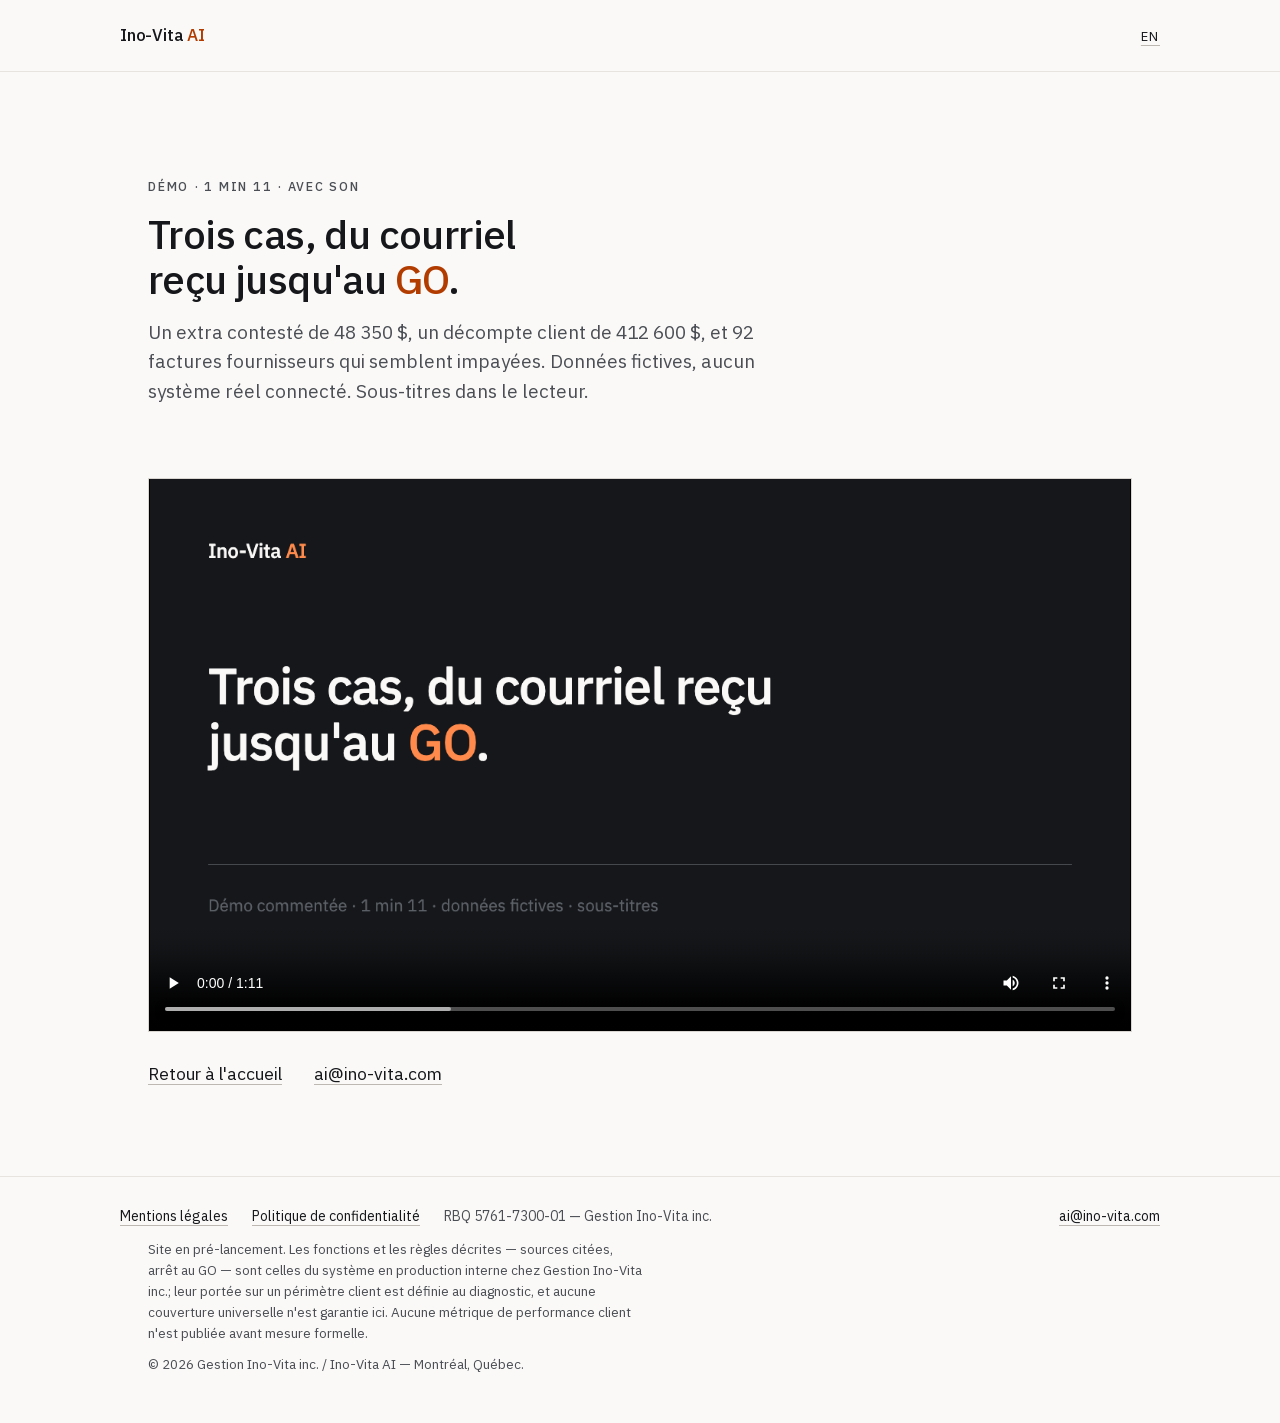
==== commit 006f7bf0: "Qualifier les deux regles du produit au lieu de les promettre Reserve soulevee par les trois juges d" ====
--- a/demo/index.html
+++ b/demo/index.html
@@ -80,7 +80,7 @@
     <div class="footlinks"><a class="u" href="mailto:ai@ino-vita.com">ai@ino-vita.com</a></div>
   </div>
   <div class="wrap end">
-    <p class="tiny measure">Site en pré-lancement. Les fonctions décrites sont en production interne chez Gestion Ino-Vita inc.; le périmètre commercial est confirmé au diagnostic. Aucune métrique de performance client n'est publiée avant mesure formelle.</p>
+    <p class="tiny measure">Site en pré-lancement. Les fonctions et les règles décrites — sources citées, arrêt au GO — sont celles du système en production interne chez Gestion Ino-Vita inc.; leur portée sur un périmètre client est définie au diagnostic, et aucune couverture universelle n'est garantie ici. Aucune métrique de performance client n'est publiée avant mesure formelle.</p>
     <p class="tiny" style="margin-top:10px">© 2026 Gestion Ino-Vita inc. / Ino-Vita AI — Montréal, Québec.</p>
   </div>
 </footer>
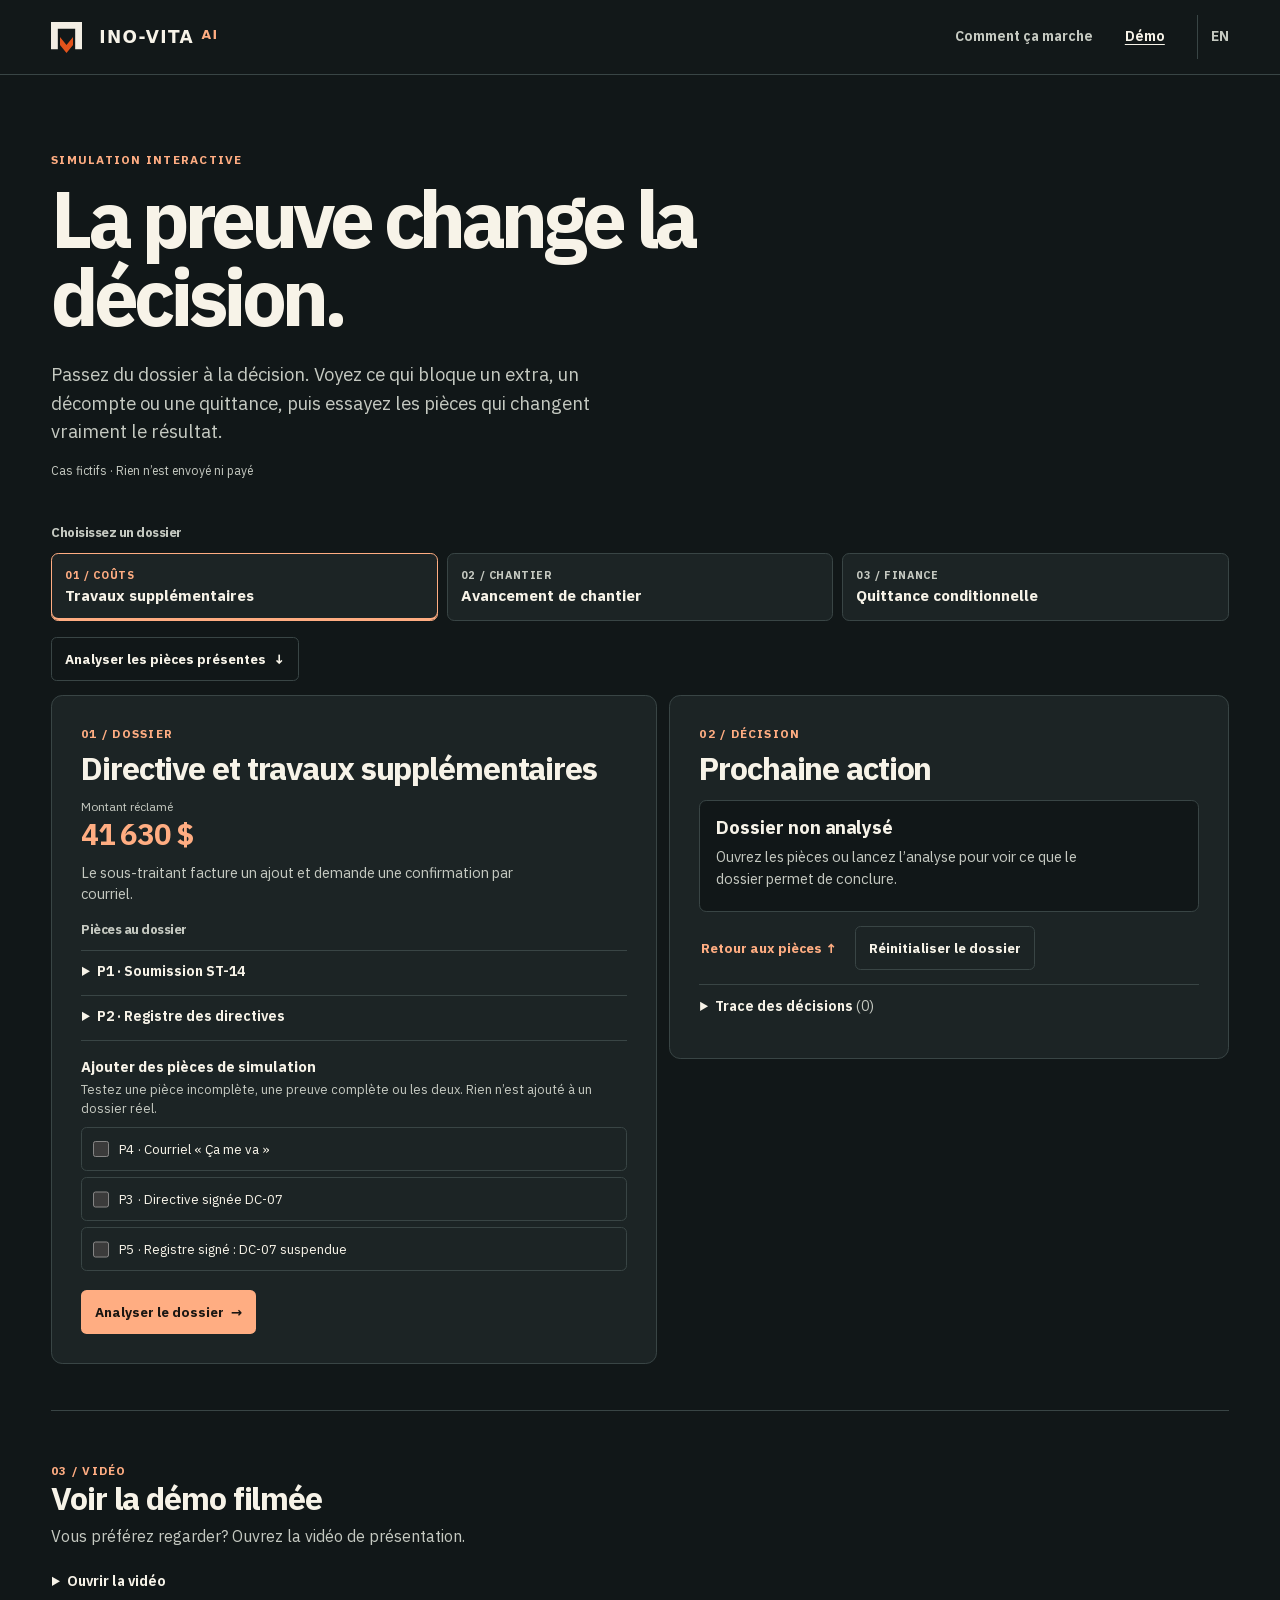
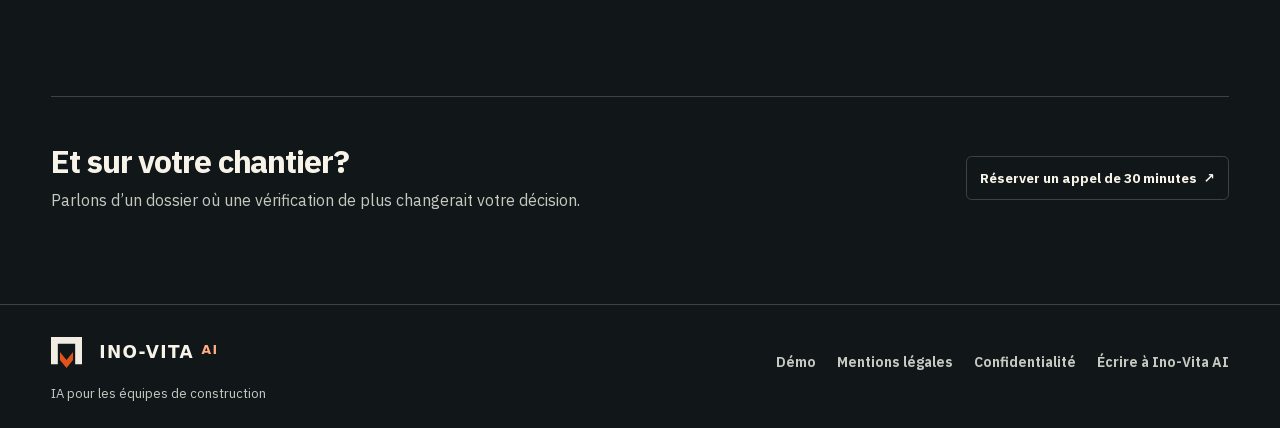
==== commit 586601b3: "Publish Ino-Vita AI V4 bilingual site and interactive demo" ====
--- a/demo/index.html
+++ b/demo/index.html
@@ -1,88 +1,52 @@
-<!doctype html>
-<html lang="fr">
-<head>
-<meta charset="utf-8">
-<meta name="viewport" content="width=device-width, initial-scale=1">
-<title>Démo (1 min 11) — Ino-Vita AI</title>
-<meta name="description" content="Trois cas, données fictives : un extra contesté de 48 350 $, un décompte client de 412 600 $, 92 factures fournisseurs. Vidéo commentée de 1 min 11.">
-<meta name="site-version" content="video-2026-09-10">
-<meta name="theme-color" content="#faf9f7" media="(prefers-color-scheme: light)">
-<meta name="theme-color" content="#0e1013" media="(prefers-color-scheme: dark)">
-<link rel="canonical" href="https://ino-vita.ai/demo/">
-<link rel="alternate" hreflang="fr" href="https://ino-vita.ai/demo/">
-<link rel="alternate" hreflang="en" href="https://ino-vita.ai/en/demo/">
-<link rel="alternate" hreflang="x-default" href="https://ino-vita.ai/demo/">
-<meta property="og:type" content="website">
-<meta property="og:site_name" content="Ino-Vita AI">
-<meta property="og:locale" content="fr_CA">
-<meta property="og:title" content="Démo (1 min 11) — Ino-Vita AI">
-<meta property="og:description" content="Trois cas, données fictives : un extra contesté de 48 350 $, un décompte client de 412 600 $, 92 factures fournisseurs. Vidéo commentée de 1 min 11.">
-<meta property="og:url" content="https://ino-vita.ai/demo/">
-<meta property="og:image" content="https://ino-vita.ai/og.png">
-<meta property="og:image:width" content="1200">
-<meta property="og:image:height" content="630">
-<meta property="og:image:alt" content="Ino-Vita AI">
-<meta property="og:video" content="https://ino-vita.ai/demo/video/demo-ino-vita-ai-v3-fr-2026-09-03.mp4">
-<meta property="og:video:secure_url" content="https://ino-vita.ai/demo/video/demo-ino-vita-ai-v3-fr-2026-09-03.mp4">
-<meta property="og:video:type" content="video/mp4">
-<meta property="og:video:width" content="1280">
-<meta property="og:video:height" content="720">
-<meta name="twitter:card" content="summary_large_image">
-<meta name="twitter:title" content="Démo (1 min 11) — Ino-Vita AI">
-<meta name="twitter:description" content="Trois cas, données fictives : un extra contesté de 48 350 $, un décompte client de 412 600 $, 92 factures fournisseurs. Vidéo commentée de 1 min 11.">
-<meta name="twitter:image" content="https://ino-vita.ai/og.png">
-<link rel="icon" href="/favicon.svg" type="image/svg+xml">
-<link rel="preload" href="/fonts/ibm-plex-sans-latin.woff2" as="font" type="font/woff2" crossorigin>
-<link rel="stylesheet" href="/style.css">
-<script type="application/ld+json">{"@context":"https://schema.org","@graph":[{"@type":"Organization","@id":"https://ino-vita.ai/#organization","name":"Ino-Vita AI","url":"https://ino-vita.ai/","logo":"https://ino-vita.ai/logo.svg","image":"https://ino-vita.ai/og.png","email":"ai@ino-vita.com","address":{"@type":"PostalAddress","addressLocality":"Montréal","addressRegion":"QC","addressCountry":"CA"},"areaServed":{"@type":"AdministrativeArea","name":"Québec, Canada"},"description":"Agents IA gouvernés pour entrepreneurs en construction, développés par Gestion Ino-Vita inc., entrepreneur général à Montréal."},{"@type":"VideoObject","@id":"https://ino-vita.ai/demo/#video","name":"Démo Ino-Vita AI — trois cas, du courriel reçu jusqu'au GO","description":"Vidéo commentée de 1 min 11 : un extra contesté de 48 350 $, un décompte client de 412 600 $ et 92 factures fournisseurs, analysés jusqu'au GO humain. Données fictives.","thumbnailUrl":"https://ino-vita.ai/demo/poster-fr.png","uploadDate":"2026-09-03","duration":"PT1M11S","contentUrl":"https://ino-vita.ai/demo/video/demo-ino-vita-ai-v3-fr-2026-09-03.mp4","embedUrl":"https://ino-vita.ai/demo/","inLanguage":"fr-CA","isFamilyFriendly":true,"publisher":{"@id":"https://ino-vita.ai/#organization"}}]}</script>
-</head>
-<body>
-<a class="skip u" href="#main">Aller au contenu</a>
-<header class="masthead">
-  <div class="wrap row">
-    <a class="mark" href="/">Ino-Vita <span class="ai">AI</span></a>
-    <a class="lang u" href="/en/demo/" lang="en" hreflang="en">EN</a>
-  </div>
-</header>
-<main id="main">
-  <section class="hero" style="padding-bottom:0">
-    <div class="wrap stack">
-      <p class="label">Démo · 1 min 11 · avec son</p>
-      <h1 style="font-size:clamp(26px,4.2vw,40px);max-width:26ch">Trois cas, du courriel reçu jusqu'au <span class="accent">GO</span>.</h1>
-      <p class="lede measure">Un extra contesté de 48 350 $, un décompte client de 412 600 $, et 92 factures fournisseurs qui semblent impayées. Données fictives, aucun système réel connecté. Sous-titres dans le lecteur.</p>
-    </div>
-  </section>
-  <section style="border-top:0;padding-top:36px">
-    <div class="wrap">
-    <div class="player">
-      <video controls preload="metadata" playsinline width="1280" height="720"
-             poster="/demo/poster-fr.png" aria-label="Vidéo de démonstration Ino-Vita AI : trois cas, 1 minute 11, commentée, sous-titrée">
-        <source src="/demo/video/demo-ino-vita-ai-v3-fr-2026-09-03.mp4" type="video/mp4">
-        <source src="/demo/video/demo-ino-vita-ai-v3-fr-2026-09-03.webm" type="video/webm">
-        <track kind="subtitles" src="/demo/video/demo-ino-vita-ai-v3-fr-2026-09-03.vtt" srclang="fr" label="Français" default>
-        Votre navigateur ne lit pas la vidéo intégrée — <a class="u" href="/demo/video/demo-ino-vita-ai-v3-fr-2026-09-03.mp4">Télécharger la vidéo (MP4)</a>.
-      </video>
-    </div>
-      <p class="links" style="margin-top:28px">
-        <a class="u" href="/">Retour à l'accueil</a>
-        <a class="u" href="mailto:ai@ino-vita.com?subject=Appel%20exploratoire%20%E2%80%94%20Ino-Vita%20AI">ai@ino-vita.com</a>
-      </p>
-    </div>
-  </section>
+<!doctype html><html lang="fr-CA"><head><meta charset="utf-8"><meta name="viewport" content="width=device-width, initial-scale=1"><meta http-equiv="Content-Security-Policy" content="default-src 'self'; script-src 'self'; style-src 'self'; img-src 'self' data:; media-src 'self'; font-src 'self' data:; connect-src 'none'; form-action 'none'; object-src 'none'; base-uri 'self'"><title>Démo | Ino-Vita AI</title><meta name="description" content="Ino-Vita AI aide les équipes de construction à recouper soumissions, directives et décomptes avant de confirmer un montant ou un avancement."><meta name="theme-color" content="#111718"><link rel="canonical" href="https://ino-vita.ai/demo/"><link rel="alternate" hreflang="x-default" href="https://ino-vita.ai/demo/"><link rel="alternate" hreflang="fr-CA" href="https://ino-vita.ai/demo/"><link rel="alternate" hreflang="en-CA" href="https://ino-vita.ai/en/demo/"><meta property="og:title" content="Démo | Ino-Vita AI"><meta property="og:image" content="https://ino-vita.ai/assets/img/og-le-seuil.png"><meta property="og:image:alt" content="Ino-Vita AI"><meta property="og:type" content="website"><meta property="og:url" content="https://ino-vita.ai/demo/"><meta property="og:locale" content="fr_CA"><link rel="icon" href="/favicon.svg" type="image/svg+xml"><link rel="stylesheet" href="/assets/css/site-v4.css"><link rel="stylesheet" href="/assets/css/demo-v4.css"><script defer src="/assets/js/demo-v4.js"></script></head><body><a class="skip" href="#main">Aller au contenu</a><header class="site-header"><div class="wrap header-inner"><a href="/" class="brand" aria-label="Ino-Vita AI · Accueil"><img src="/assets/img/le-seuil.svg" width="31" height="31" alt=""><span>INO-VITA <b>AI</b></span></a><nav aria-label="Navigation principale"><a class="nav-how" href="/#approche">Comment ça marche</a><a href="/demo/" aria-current="page">Démo</a><a class="lang" href="/en/demo/" hreflang="en-CA" lang="en-CA" aria-label="English">EN</a></nav></div></header><main id="main" tabindex="-1" class="sim" data-lang="fr">
+<section class="wrap sim-lead" aria-labelledby="sim-title">
+<p class="sim-kicker">Simulation interactive</p>
+<h1 id="sim-title">La preuve change la décision.</h1>
+<p class="sim-intro">Passez du dossier à la décision. Voyez ce qui bloque un extra, un décompte ou une quittance, puis essayez les pièces qui changent vraiment le résultat.</p>
+<p class="sim-fine">Cas fictifs · Rien n’est envoyé ni payé</p>
+</section>
+<section class="wrap sim-workbench" aria-labelledby="sim-choose">
+<h2 class="sim-mini" id="sim-choose">Choisissez un dossier</h2>
+<div role="group" aria-labelledby="sim-choose" class="sim-cases"><button type="button" class="sim-case" data-case="extra" aria-pressed="true"><span>01 / COÛTS</span><strong>Travaux supplémentaires</strong></button><button type="button" class="sim-case" data-case="avance" aria-pressed="false"><span>02 / CHANTIER</span><strong>Avancement de chantier</strong></button><button type="button" class="sim-case" data-case="paiement" aria-pressed="false"><span>03 / FINANCE</span><strong>Quittance conditionnelle</strong></button></div>
+<button type="button" class="sim-secondary sim-quick" id="analyze-quick" disabled>Analyser les pièces présentes <span aria-hidden="true">↓</span></button>
+<noscript><p>JavaScript est nécessaire pour la simulation. Vous pouvez visionner la vidéo ci-dessous.</p></noscript>
+<div class="sim-grid">
+<section class="sim-panel" aria-labelledby="case-title">
+<p class="sim-kicker">01 / DOSSIER</p>
+<h2 id="case-title">Directive et travaux supplémentaires</h2>
+<div class="sim-metric"><span id="metric">Montant réclamé</span><strong id="amount">41 630 $</strong></div>
+<p id="intro">Le sous-traitant facture un ajout et demande une confirmation par courriel.</p>
+<h3 class="sim-mini">Pièces au dossier</h3>
+<div id="docs" class="sim-docs"></div>
+<fieldset class="sim-evidence" id="evidence-panel"><legend>Ajouter des pièces de simulation</legend>
+<p>Testez une pièce incomplète, une preuve complète ou les deux. Rien n’est ajouté à un dossier réel.</p>
+<label class="sim-option"><input type="checkbox" id="weak" disabled><span id="weak-label"></span></label>
+<label class="sim-option"><input type="checkbox" id="add" disabled><span id="extra-label"></span></label>
+<label class="sim-option" hidden id="conflict-row"><input type="checkbox" id="conflict" disabled><span id="conflict-label"></span></label>
+</fieldset>
+<button type="button" class="sim-primary" id="analyze" disabled>Analyser le dossier <span aria-hidden="true">→</span></button>
+</section>
+<section class="sim-panel sim-output" id="decision-card" aria-labelledby="decision-title" tabindex="-1" data-phase="initial">
+<p class="sim-kicker">02 / DÉCISION</p>
+<h2 id="decision-title">Prochaine action</h2>
+<div class="sim-result" id="status" role="status" aria-live="polite" aria-atomic="true"><strong id="status-text">Dossier non analysé</strong><span id="reason">Ouvrez les pièces ou lancez l’analyse pour voir ce que le dossier permet de conclure.</span></div>
+<figure id="draft" class="sim-draft" hidden><figcaption id="draft-label"></figcaption><blockquote id="draft-text"></blockquote></figure>
+<div class="sim-actions">
+<button type="button" class="sim-primary" id="approve" hidden disabled>Simuler l’approbation</button>
+<a class="sim-return" href="#weak" id="return-evidence">Retour aux pièces ↑</a>
+<button type="button" class="sim-secondary" id="reset" disabled>Réinitialiser le dossier</button>
+</div>
+<details id="trail" class="sim-trail"><summary>Trace des décisions <span id="trace-count">(0)</span></summary>
+<ol id="log"></ol>
+<button type="button" class="sim-secondary" id="receipt" disabled>Télécharger la trace (.txt)</button>
+</details>
+</section>
+</div>
+</section>
+<section class="wrap sim-watch" aria-labelledby="video-title">
+<div><p class="sim-kicker">03 / VIDÉO</p><h2 id="video-title">Voir la démo filmée</h2><p>Vous préférez regarder? Ouvrez la vidéo de présentation.</p></div>
+<details><summary>Ouvrir la vidéo</summary><video controls playsinline preload="none" poster="/demo/poster-fr.png"><source src="/demo/video/demo-ino-vita-ai-v3-fr-2026-09-03.webm" type="video/webm"><source src="/demo/video/demo-ino-vita-ai-v3-fr-2026-09-03.mp4" type="video/mp4"><track kind="captions" srclang="fr" label="Français" src="/demo/video/demo-ino-vita-ai-v3-fr-2026-09-03.vtt"><a href="/demo/video/demo-ino-vita-ai-v3-fr-2026-09-03.mp4">Ouvrir la vidéo MP4</a></video></details>
+</section>
+<section class="wrap sim-book" aria-labelledby="sim-book-title"><div><h2 id="sim-book-title">Et sur votre chantier?</h2><p>Parlons d’un dossier où une vérification de plus changerait votre décision.</p></div><a id="demo-booking" class="sim-secondary" href="https://cal.com/ino-vita-ai/appel-exploratoire-30-min" rel="noopener">Réserver un appel de 30 minutes <span aria-hidden="true">↗</span></a></section>
 </main>
-<footer class="foot">
-  <div class="wrap row">
-    <div class="footlinks">
-      <a class="u" href="/mentions-legales.html">Mentions légales</a>
-      <a class="u" href="/politique-confidentialite.html">Politique de confidentialité</a>
-      <span class="muted">RBQ 5761-7300-01 — Gestion Ino-Vita inc.</span>
-    </div>
-    <div class="footlinks"><a class="u" href="mailto:ai@ino-vita.com">ai@ino-vita.com</a></div>
-  </div>
-  <div class="wrap end">
-    <p class="tiny measure">Site en pré-lancement. Les fonctions et les règles décrites — sources citées, arrêt au GO — sont celles du système en production interne chez Gestion Ino-Vita inc.; leur portée sur un périmètre client est définie au diagnostic, et aucune couverture universelle n'est garantie ici. Aucune métrique de performance client n'est publiée avant mesure formelle.</p>
-    <p class="tiny" style="margin-top:10px">© 2026 Gestion Ino-Vita inc. / Ino-Vita AI — Montréal, Québec.</p>
-  </div>
-</footer>
-</body>
-</html>
+<footer class="site-footer"><div class="wrap foot-inner"><div><a href="/" class="brand" aria-label="Ino-Vita AI · Accueil"><img src="/assets/img/le-seuil.svg" width="31" height="31" alt=""><span>INO-VITA <b>AI</b></span></a><p>IA pour les équipes de construction</p></div><nav aria-label="Pied de page"><a href="/demo/">Démo</a><a href="/mentions-legales.html">Mentions légales</a><a href="/politique-confidentialite.html">Confidentialité</a><a href="mailto:info@ino-vita.com">Écrire à Ino-Vita AI</a></nav></div></footer></body></html>
--- a/assets/css/site-v4.css
+++ b/assets/css/site-v4.css
@@ -0,0 +1,12 @@
+@font-face{font-family:Plex;src:url('/fonts/ibm-plex-sans-latin.woff2') format('woff2');font-display:swap}
+:root{color-scheme:dark;--bg:#111718;--panel:#1c2425;--edge:#394545;--ink:#f7f3e8;--muted:#c5c9c1;--accent:#ffad82;--quiet:#a4afaa;--mono:ui-monospace,SFMono-Regular,Consolas,monospace;--wide:1180px}
+*{box-sizing:border-box}
+html{scroll-padding-top:1rem}body{margin:0;color:var(--ink);background:var(--bg);font:400 16px/1.55 Plex,system-ui,sans-serif}a{color:inherit;text-decoration-thickness:1px;text-underline-offset:.22em}button,input,select{font:inherit}button,a{-webkit-tap-highlight-color:transparent}a:focus-visible,button:focus-visible,summary:focus-visible,input:focus-visible,[tabindex="-1"]:focus-visible{outline:2px solid var(--accent);outline-offset:4px}h1,h2,h3,p{margin:0}h1,h2,h3{line-height:1.09;letter-spacing:-.038em}p{color:var(--muted)}[hidden]{display:none!important}main[id]{min-height:52vh} img,video{max-width:100%;height:auto}.wrap,.container-default{width:min(var(--wide),100% - clamp(32px,8vw,112px));margin-inline:auto}.skip{position:absolute;clip-path:inset(50%);width:1px;height:1px;white-space:nowrap;z-index:5}.skip:focus{clip-path:none;width:auto;height:auto;left:1rem;top:1rem;padding:10px 14px;background:var(--ink);color:var(--bg);border-radius:4px}
+.site-header{border-bottom:1px solid var(--edge);background:#121819}.header-inner{min-height:74px;display:flex;align-items:center;justify-content:space-between;gap:8px}.brand{display:inline-flex;align-items:center;gap:17px;text-decoration:none;white-space:nowrap;font:700 17px/1 system-ui,sans-serif;letter-spacing:.08em;padding-block:16px}.brand img{display:block;flex:none}.brand b{color:var(--accent);font-size:.73em;vertical-align:top}.header-inner nav,.foot-inner nav{display:flex;align-items:center;gap:clamp(14px,3vw,32px)}.header-inner nav a,.foot-inner nav a{display:inline-flex;align-items:center;min-height:44px;color:var(--muted);font-size:14px;font-weight:650;text-decoration:none}.header-inner nav a:hover,.foot-inner nav a:hover,.header-inner nav a[aria-current]{color:var(--ink);text-decoration:underline}.header-inner nav a.lang{border-left:1px solid var(--edge);padding-left:13px}
+.hero{display:grid;grid-template-columns:minmax(0,1.25fr) minmax(0,.85fr);align-items:center;gap:clamp(26px,5.8vw,78px);padding-block:clamp(54px,8vw,114px) clamp(60px,8vw,118px)}.eyebrow{font:650 clamp(11px,1.3vw,12px)/1.5 var(--mono);text-transform:uppercase;letter-spacing:.12em;color:var(--accent)}.hero h1{font-size:clamp(42px,5.75vw,86px);font-weight:730;line-height:1;letter-spacing:-.068em;margin:17px 0 23px}.hero h1 em{font-style:normal;color:#ffbd9b}.deck{max-width:49ch;font-size:clamp(16px,1.7vw,19px)}.hero-action{display:flex;flex-wrap:wrap;align-items:center;gap:13px 16px;margin-top:26px}.hero-action>span{color:var(--quiet);font-size:13px}.button{display:inline-flex;align-items:center;justify-content:center;gap:13px;min-height:49px;padding:10px 16px;border-radius:5px;border:1px solid transparent;font-weight:700;line-height:1.3;text-decoration:none}.button.primary{background:var(--accent);color:#211711}.button.primary:hover{background:#ffc6a8}.button.secondary{background:transparent;border-color:#a9998c;color:var(--ink)}.button.secondary:hover{border-color:var(--accent);color:var(--accent)}.button span,.spec-link span{font-family:var(--mono)}
+.specimen{background:linear-gradient(160deg,#232b2c 0%,#171f20 95%);border:1px solid #485152;border-radius:12px;box-shadow:0 22px 60px #0004;min-width:0}.spec-head{display:flex;flex-wrap:wrap;justify-content:space-between;row-gap:4px;column-gap:8px;padding:14px 16px;border-bottom:1px solid var(--edge);font:600 11px/1.4 var(--mono);letter-spacing:.065em;color:var(--quiet)}.spec-head span:first-child{color:var(--accent)}.spec-body{padding:clamp(15px,2.4vw,25px)}.spec-body h2{font-size:clamp(23px,2.5vw,32px);margin-bottom:16px}.spec-docs{padding:0;margin:0;list-style:none}.spec-docs li{display:flex;align-items:center;gap:12px;border-top:1px solid var(--edge);padding:10px 0;font-weight:650;font-size:14px}.spec-docs small,.spec-verdict small{display:block;color:var(--muted);font-weight:400;font-size:13px}.doc-id{font:650 11px var(--mono);border:1px solid #596461;border-radius:4px;padding:6px;color:var(--muted)}.spec-verdict{background:#332922;border-left:3px solid #ea8759;padding:10px 12px;margin-top:9px;border-radius:2px 5px 5px 2px}.spec-verdict p{color:#ffd6bd;font-weight:680}.signal{width:8px;height:8px;background:#ffab82;border-radius:50%;display:inline-block;margin-right:8px}.spec-link{display:flex;align-items:center;justify-content:space-between;padding:12px clamp(15px,2.4vw,25px);color:var(--accent);font-weight:700;border-top:1px solid var(--edge);min-height:48px;text-decoration:none}.spec-link:hover{text-decoration:underline}
+.section-band{background:#171e1f;border-block:1px solid #334040;padding-block:clamp(52px,7vw,84px)}.section-band h2,.how h2{font-size:clamp(32px,4.15vw,55px);margin:10px 0 12px}.section-deck{font-size:17px}.use-grid{display:grid;grid-template-columns:repeat(3,minmax(0,1fr));gap:14px;margin-top:27px}.use-card{display:flex;flex-direction:column;align-items:flex-start;background:#202829;border:1px solid var(--edge);padding:20px;min-height:188px;border-radius:8px;text-decoration:none}.use-card:hover{border-color:var(--accent);background:#263031}.use-card h3{font-size:23px;margin:10px 0 8px}.use-card p{font-size:15px;margin-bottom:16px}.measure{font:650 13px var(--mono);color:var(--accent)}.card-link{font-weight:650;color:var(--accent);margin-top:auto;font-size:14px}.use-card:hover .card-link{text-decoration:underline}.how{display:grid;grid-template-columns:1fr 1fr;gap:clamp(24px,6vw,100px);padding-block:clamp(54px,8vw,104px)}.how ol{list-style:none;padding:0;margin:0}.how li{display:flex;align-items:flex-start;gap:15px;border-bottom:1px solid var(--edge);padding:13px 0}.how li:first-child{padding-top:0}.how li>span{font:700 12px var(--mono);color:var(--accent);margin-top:4px}.how h3{font-size:21px;margin-bottom:5px}.contact{display:flex;align-items:center;justify-content:space-between;gap:20px;background:#242a28;border:1px solid var(--edge);border-radius:10px;margin-bottom:clamp(50px,7vw,84px);padding:clamp(20px,4vw,45px)}.contact h2{font-size:clamp(25px,3.5vw,44px);margin-bottom:9px}.contact p{max-width:54ch}.contact .button{flex:none}
+.site-footer{border-top:1px solid var(--edge);padding:16px 0 24px}.foot-inner{display:flex;justify-content:space-between;gap:20px;align-items:center}.foot-inner nav{flex-wrap:wrap;gap:0 21px}.foot-inner p{font-size:13px}.legal-section{padding:clamp(35px,6vw,77px) 0}.legal-section h1{font-size:clamp(35px,5.5vw,70px);margin:9px 0 28px}.legal-layout{display:grid;grid-template-columns:minmax(0,2fr) minmax(140px,1fr);gap:clamp(20px,6vw,75px)}.legal-block{border-top:1px solid var(--edge);padding:20px 0;max-width:73ch}.legal-block h2{font-size:25px;margin-bottom:8px}.legal-block p+p{margin-top:11px}.legal-block a{overflow-wrap:anywhere}.legal-toc a{display:block;color:var(--muted);padding:6px 0}
+@media(max-width:850px){.hero{grid-template-columns:minmax(0,1fr) minmax(0,.83fr);gap:24px}.hero h1{font-size:clamp(37px,6.2vw,59px)}.use-card{padding:15px}.use-card h3{font-size:21px}.foot-inner{align-items:flex-start}}@media(max-width:670px){.hero,.how,.legal-layout{grid-template-columns:1fr}.hero{padding-block:34px 49px;gap:28px}.hero h1{font-size:clamp(38px,9.5vw,56px);margin:12px 0 14px}.hero-action{margin-top:19px}.use-grid{grid-template-columns:1fr;gap:10px}.use-card{min-height:0}.contact,.foot-inner{align-items:flex-start;flex-direction:column}.contact .button{flex:auto}.nav-how{display:none!important}.header-inner{min-height:63px}.header-inner nav{gap:13px}.specimen{max-width:500px}.foot-inner nav a{min-height:44px}}@media(max-width:360px){.brand{font-size:14px;gap:14px}.brand img{width:27px}.header-inner nav{gap:10px}.header-inner nav a.lang{padding-left:10px}}@media(prefers-reduced-motion:reduce){*,*::before,*::after{scroll-behavior:auto!important;animation:none!important;transition:none!important}}
+
+.nowrap{white-space:nowrap}.spec-head{background:repeating-linear-gradient(90deg,#ffffff00 0 15px,#ffffff09 15px 16px);border-radius:12px 12px 0 0}.spec-link:active,.use-card:active{background:#2b3231}
--- a/assets/css/demo-v4.css
+++ b/assets/css/demo-v4.css
@@ -0,0 +1,79 @@
+.sim { --sim-edge:var(--edge,#394141); --sim-ink:var(--ink,#f7f3e8); --sim-muted:var(--muted,#c5c9c1); --sim-accent:var(--accent,#ffad82); --sim-panel:var(--panel,#1c2425); color:var(--sim-ink); }
+.sim [hidden] { display:none !important; }
+.sim .sim-lead { padding-block:clamp(34px,6vw,76px) clamp(22px,4vw,43px); }
+.sim .sim-lead h1 { font-size:clamp(2.65rem,6.2vw,5.65rem); letter-spacing:-.065em; line-height:.98; margin:.14em 0 .3em; max-width:16ch; }
+.sim .sim-intro { font-size:clamp(1rem,1.45vw,1.25rem); line-height:1.55; max-width:55ch; margin:0; color:var(--sim-muted); }
+.sim-kicker { color:var(--sim-accent); font-size:.74rem; font-weight:800; text-transform:uppercase; letter-spacing:.105em; margin:0 0 .4rem; }
+.sim-fine { color:var(--sim-muted); font-size:.76rem; margin:1rem 0 0; }
+.sim-mini { color:var(--sim-muted); font-size:.82rem; line-height:1.4; font-weight:750; margin:0 0 .65rem; }
+.sim-cases { display:grid; grid-template-columns:repeat(3,minmax(0,1fr)); gap:.55rem; margin-block:0 1rem; }
+.sim-case { box-sizing:border-box; width:100%; display:flex; flex-direction:column; align-items:flex-start; justify-content:center; text-align:left; gap:.28rem; min-width:0; min-height:68px; padding:.75rem .82rem; border:1px solid var(--sim-edge); border-radius:.45rem; background:var(--sim-panel); color:var(--sim-ink); cursor:pointer; font:inherit; }
+.sim-case span { font-size:.68rem; font-weight:700; color:var(--sim-muted); letter-spacing:.055em; line-height:1.25; }
+.sim-case strong { font-size:.96rem; line-height:1.15; }
+.sim-case:hover { border-color:var(--sim-muted); }
+.sim-case[aria-pressed=true] { border-color:var(--sim-accent); box-shadow:inset 0 -2px var(--sim-accent); }
+.sim-case[aria-pressed=true] span { color:var(--sim-accent); }
+.sim-grid { display:grid; grid-template-columns:1.04fr .96fr; gap:.75rem; align-items:start; }
+.sim-panel { background:var(--sim-panel); border:1px solid var(--sim-edge); padding:clamp(15px,3vw,29px); border-radius:.7rem; min-width:0; }
+.sim-panel h2,.sim-watch h2,.sim-book h2 { margin:0 0 .5rem; font-size:clamp(1.4rem,2.5vw,2.05rem); line-height:1.15; letter-spacing:-.035em; }
+.sim-panel #intro { margin:.6rem 0 1rem; max-width:52ch; color:var(--sim-muted); line-height:1.5; font-size:.91rem; }
+.sim-metric { display:grid; justify-items:start; gap:.1rem; margin:.72rem 0 0; }
+.sim-metric span { color:var(--sim-muted); font-size:.75rem; }
+.sim-metric strong { color:var(--sim-accent); letter-spacing:-.045em; line-height:1.15; font-size:clamp(1.22rem,2.75vw,1.83rem); }
+.sim-docs details { border-block-start:1px solid var(--sim-edge); }
+.sim-docs details:last-child { border-block-end:1px solid var(--sim-edge); }
+.sim-docs summary,.sim-trail summary,.sim-watch summary { min-height:44px; padding:.7rem .05rem; box-sizing:border-box; color:var(--sim-ink); font-size:.88rem; cursor:pointer; font-weight:650; line-height:1.4; }
+.sim-docs details p { margin:0 0 .8rem; padding-inline-start:1rem; max-width:57ch; color:var(--sim-muted); font-size:.87rem; line-height:1.53; }
+.sim-evidence { border:0; margin:.95rem 0 .8rem; padding:0; min-width:0; }
+.sim-evidence legend { font-weight:750; font-size:.91rem; padding:0; }
+.sim-evidence p { color:var(--sim-muted); margin:.15rem 0 .55rem; font-size:.8rem; line-height:1.45; }
+.sim-option { display:flex; align-items:center; gap:.6rem; margin:.38rem 0; min-height:44px; padding:.42rem .65rem; border:1px solid var(--sim-edge); border-radius:.35rem; font-size:.83rem; cursor:pointer; }
+.sim-option input { flex:none; accent-color:var(--sim-accent); width:1.05rem; height:1.05rem; margin:0; }
+.sim-option:has(input:checked) { border-color:var(--sim-accent); }
+.sim-result { display:grid; align-content:start; gap:.48rem; margin:.86rem 0; border:1px solid var(--sim-edge); padding:1rem; border-radius:.45rem; min-height:112px; background:var(--bg,#111718); color:var(--sim-ink); }
+.sim-result strong { font-size:1.15rem; line-height:1.15; }
+.sim-result span { color:var(--sim-muted); font-size:.92rem; line-height:1.45; max-width:45ch; }
+.sim-output[data-phase=blocked] .sim-result { border-color:var(--sim-accent); }
+.sim-output[data-phase=blocked] .sim-result strong { color:var(--sim-accent); }
+.sim-output[data-phase=ready] .sim-result { border-color:#9fc8ae; }
+.sim-output[data-phase=ready] .sim-result strong { color:#b9debf; }
+.sim-output[data-phase=simulated] .sim-result { border-color:#a9c6e5; }
+.sim-output[data-phase=simulated] .sim-result strong { color:#bbd8f5; }
+.sim-draft { margin:.6rem 0 .9rem; padding:.6rem .9rem; border-inline-start:2px solid var(--sim-accent); }
+.sim-draft figcaption { color:var(--sim-muted); font-weight:750; font-size:.75rem; }
+.sim-draft blockquote { margin:.4rem 0 0; font-size:.86rem; line-height:1.5; }
+.sim-actions { display:flex; align-items:center; gap:.48rem 1rem; flex-wrap:wrap; }
+.sim-primary,.sim-secondary,.sim-return { display:inline-flex; align-items:center; justify-content:center; gap:.42rem; box-sizing:border-box; min-height:44px; border:1px solid transparent; border-radius:.35rem; font:inherit; font-weight:750; font-size:.84rem; line-height:1.2; padding:.58rem .8rem; cursor:pointer; text-decoration:none; }
+.sim-primary { color:#1a1612; background:var(--sim-accent); }
+.sim-secondary { color:var(--sim-ink); background:transparent; border-color:var(--sim-edge); }
+.sim-secondary:hover:not(:disabled) { border-color:var(--sim-muted); }
+.sim-return { color:var(--sim-accent); padding-inline:.06rem; }
+.sim :is(button,input,a,summary):focus-visible { outline:2px solid var(--sim-accent); outline-offset:3px; }
+.sim button:disabled { opacity:.55; cursor:default; }
+.sim-trail { border-top:1px solid var(--sim-edge); margin-top:.9rem; }
+.sim-trail summary span { color:var(--sim-muted); font-weight:400; }
+.sim-trail ol { padding-inline-start:1.25rem; color:var(--sim-muted); font-size:.83rem; overflow-wrap:anywhere; line-height:1.5; }
+.sim-trail li { margin-block:.33rem; }
+.sim-watch,.sim-book { padding-block:clamp(22px,5vw,46px); margin-block:clamp(22px,4vw,46px); border-top:1px solid var(--sim-edge); }
+.sim-watch p,.sim-book p { color:var(--sim-muted); margin:.3rem 0 0; line-height:1.5; }
+.sim-watch .sim-kicker { color:var(--sim-accent); }
+.sim-watch video { width:100%; display:block; aspect-ratio:16/9; max-height:560px; background:var(--bg,#111718); border-radius:.45rem; }
+.sim-watch details { margin-top:.75rem; }
+.sim-book { display:flex; align-items:center; justify-content:space-between; gap:1rem; flex-wrap:wrap; }
+.sim-output { scroll-margin-top:6rem; }
+@media (max-width:820px) { .sim-grid { grid-template-columns:1fr; } }
+@media (max-width:475px) {
+  .sim-cases { gap:.3rem; } .sim-case { padding:.47rem .35rem; min-height:68px; }
+  .sim-case span { font-size:.55rem; letter-spacing:0; } .sim-case strong { font-size:.73rem; }
+  .sim-option { padding-inline:.5rem; } .sim-lead h1 { overflow-wrap:anywhere; }
+}
+.sim-quick { margin:0 0 .9rem; }
+.sim-cite { color:var(--sim-accent); text-decoration:underline; text-underline-offset:.14em; font-weight:750; white-space:nowrap; }
+.sim-docs summary { scroll-margin-top:6rem; }
+@media (max-width:475px) {
+  .sim .sim-lead { padding-block:21px 16px; }
+  .sim .sim-lead h1 { font-size:clamp(2rem,9vw,2.75rem); margin:.1em 0 .18em; }
+  .sim .sim-intro { font-size:.88rem; line-height:1.35; }
+  .sim-fine { font-size:.68rem; margin:.5rem 0 0; }
+  .sim-cases { margin-block:0 .55rem; }
+}
